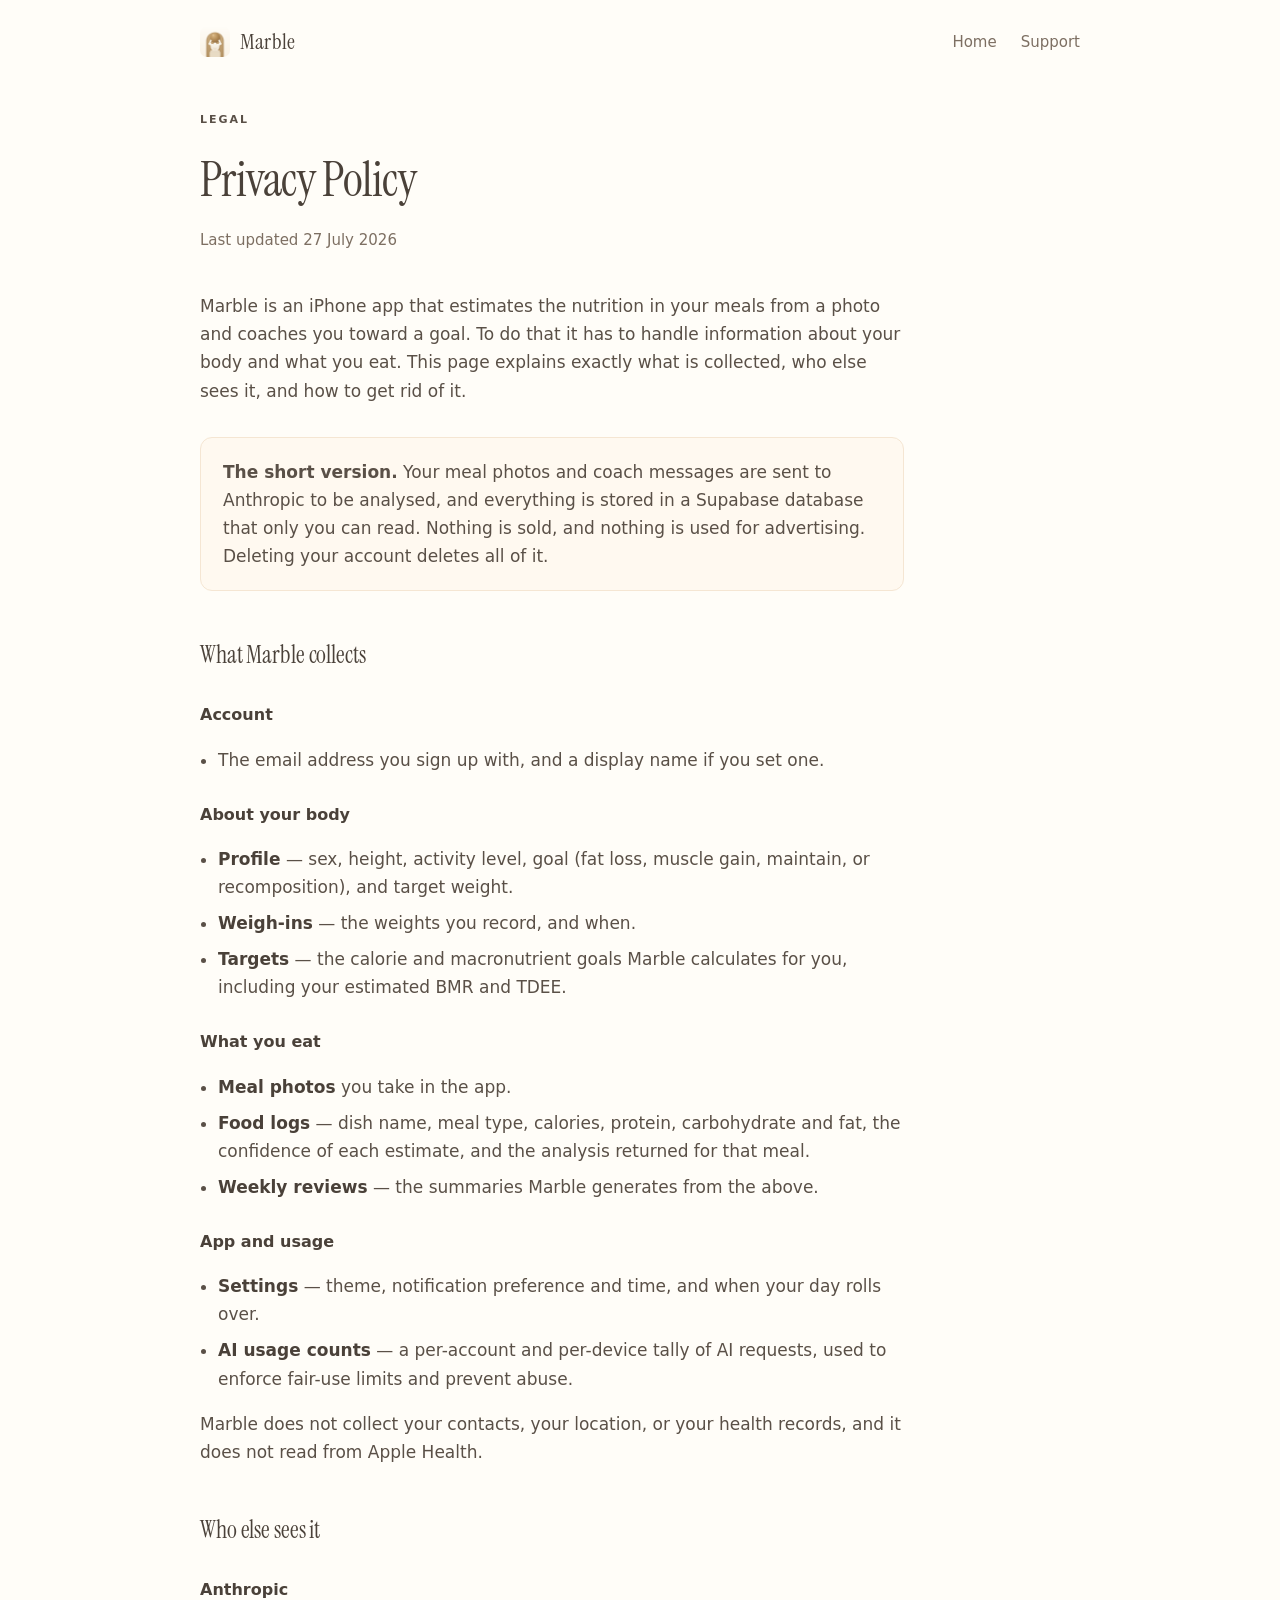
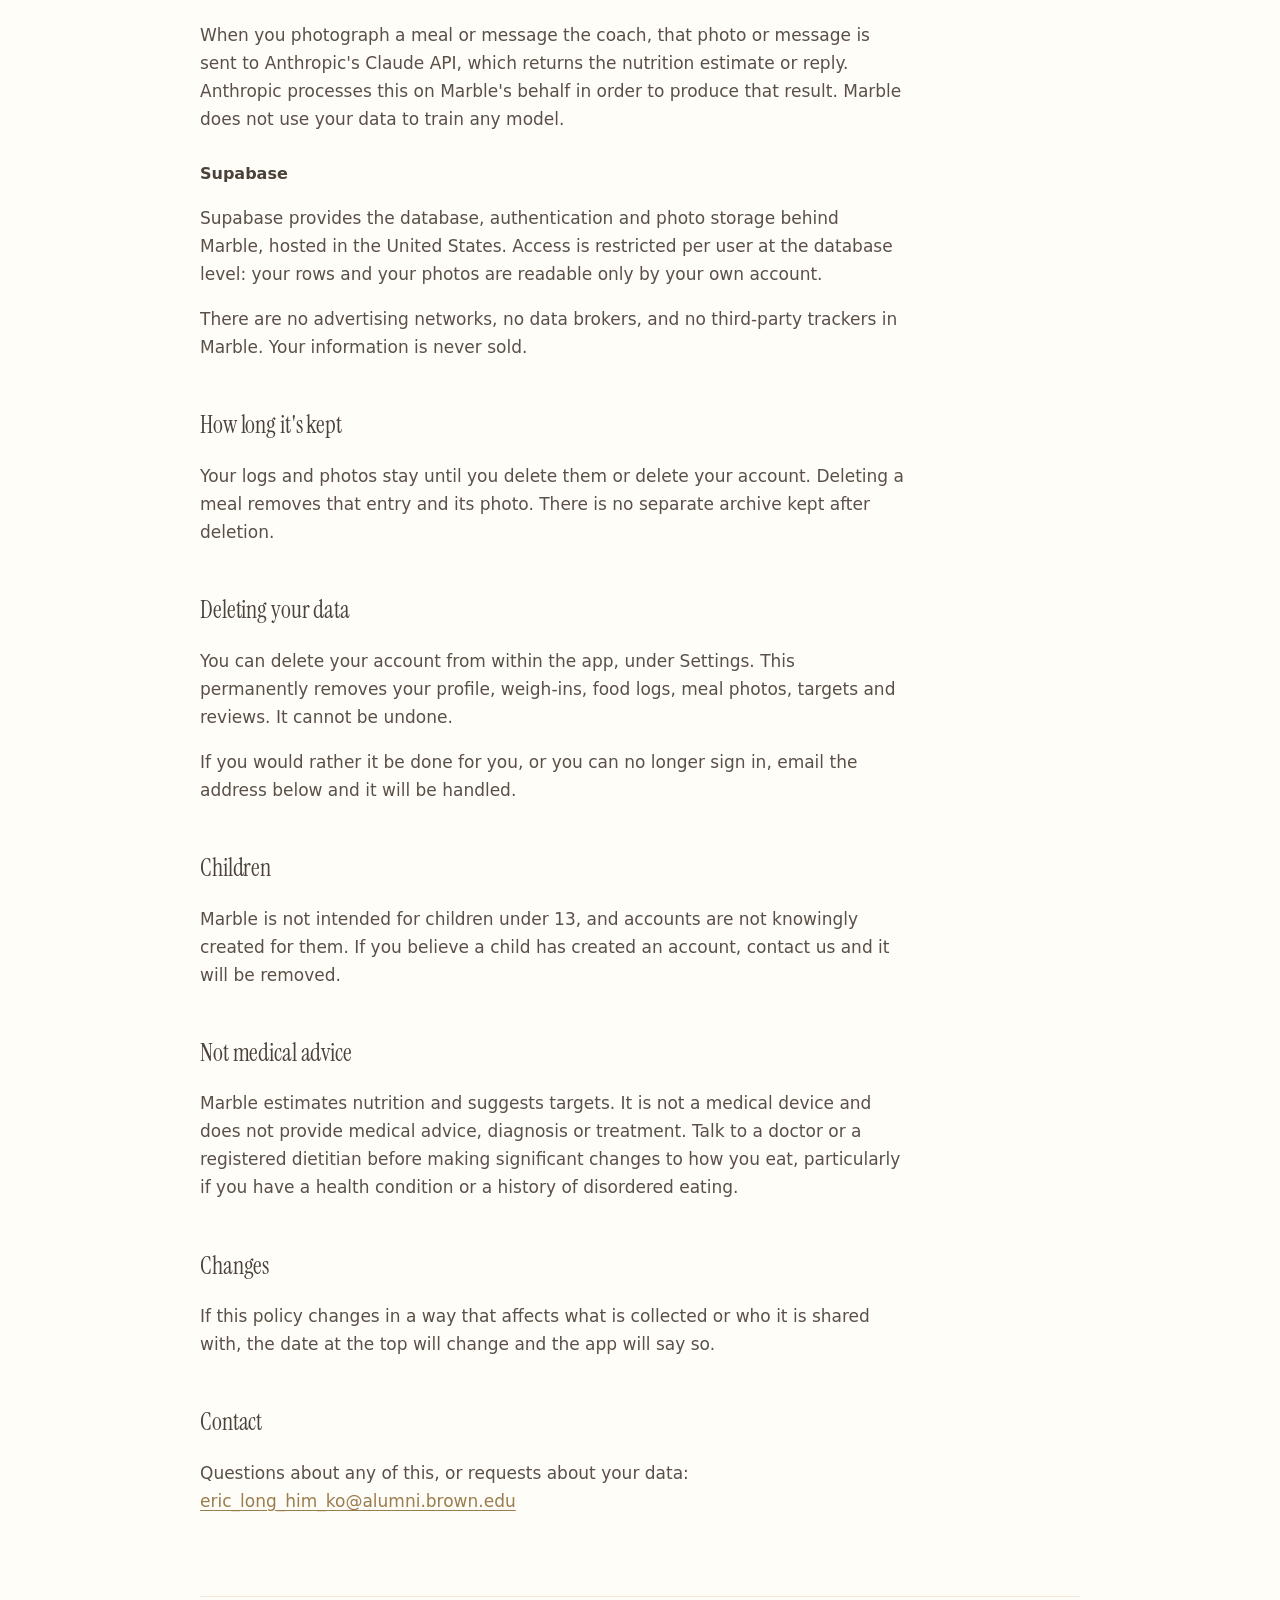
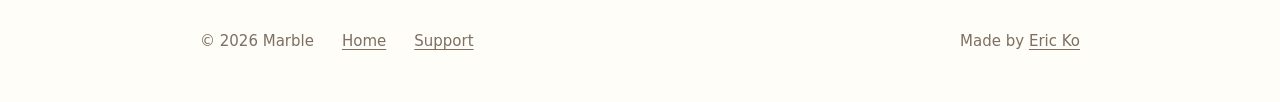
==== privacy/index.html @ eff6e9b4 "Marble marketing site: landing, privacy policy, support Palette and type ported from the app's Butte" ====
<!DOCTYPE html>
<html lang="en">
<head>
<meta charset="UTF-8">
<meta name="viewport" content="width=device-width, initial-scale=1">
<title>Privacy Policy — Marble</title>
<meta name="description" content="What Marble collects, where it goes, and how to delete it.">
<link rel="icon" href="../icon.png">
<link rel="preconnect" href="https://fonts.googleapis.com">
<link rel="preconnect" href="https://fonts.gstatic.com" crossorigin>
<link href="https://fonts.googleapis.com/css2?family=Instrument+Serif:ital@0;1&display=swap" rel="stylesheet">
<link rel="stylesheet" href="../styles.css">
</head>
<body>

<div class="wrap">
  <header class="masthead">
    <img src="../icon.png" alt="">
    <span class="name">Marble</span>
    <nav>
      <a href="../">Home</a>
      <a href="../support/">Support</a>
    </nav>
  </header>

  <main class="doc">
    <p class="label">Legal</p>
    <h1>Privacy Policy</h1>
    <p class="updated">Last updated 27 July 2026</p>

    <p>
      Marble is an iPhone app that estimates the nutrition in your meals from a
      photo and coaches you toward a goal. To do that it has to handle
      information about your body and what you eat. This page explains exactly
      what is collected, who else sees it, and how to get rid of it.
    </p>

    <div class="callout">
      <p><strong>The short version.</strong> Your meal photos and coach messages
      are sent to Anthropic to be analysed, and everything is stored in a
      Supabase database that only you can read. Nothing is sold, and nothing is
      used for advertising. Deleting your account deletes all of it.</p>
    </div>

    <h2>What Marble collects</h2>

    <h3>Account</h3>
    <ul>
      <li>The email address you sign up with, and a display name if you set one.</li>
    </ul>

    <h3>About your body</h3>
    <ul>
      <li><strong>Profile</strong> — sex, height, activity level, goal (fat loss, muscle gain, maintain, or recomposition), and target weight.</li>
      <li><strong>Weigh-ins</strong> — the weights you record, and when.</li>
      <li><strong>Targets</strong> — the calorie and macronutrient goals Marble calculates for you, including your estimated BMR and TDEE.</li>
    </ul>

    <h3>What you eat</h3>
    <ul>
      <li><strong>Meal photos</strong> you take in the app.</li>
      <li><strong>Food logs</strong> — dish name, meal type, calories, protein, carbohydrate and fat, the confidence of each estimate, and the analysis returned for that meal.</li>
      <li><strong>Weekly reviews</strong> — the summaries Marble generates from the above.</li>
    </ul>

    <h3>App and usage</h3>
    <ul>
      <li><strong>Settings</strong> — theme, notification preference and time, and when your day rolls over.</li>
      <li><strong>AI usage counts</strong> — a per-account and per-device tally of AI requests, used to enforce fair-use limits and prevent abuse.</li>
    </ul>

    <p>
      Marble does not collect your contacts, your location, or your health
      records, and it does not read from Apple Health.
    </p>

    <h2>Who else sees it</h2>

    <h3>Anthropic</h3>
    <p>
      When you photograph a meal or message the coach, that photo or message is
      sent to Anthropic's Claude API, which returns the nutrition estimate or
      reply. Anthropic processes this on Marble's behalf in order to produce
      that result. Marble does not use your data to train any model.
    </p>

    <h3>Supabase</h3>
    <p>
      Supabase provides the database, authentication and photo storage behind
      Marble, hosted in the United States. Access is restricted per user at the
      database level: your rows and your photos are readable only by your own
      account.
    </p>

    <p>
      There are no advertising networks, no data brokers, and no third-party
      trackers in Marble. Your information is never sold.
    </p>

    <h2>How long it's kept</h2>
    <p>
      Your logs and photos stay until you delete them or delete your account.
      Deleting a meal removes that entry and its photo. There is no separate
      archive kept after deletion.
    </p>

    <h2>Deleting your data</h2>
    <p>
      You can delete your account from within the app, under Settings. This
      permanently removes your profile, weigh-ins, food logs, meal photos,
      targets and reviews. It cannot be undone.
    </p>
    <p>
      If you would rather it be done for you, or you can no longer sign in,
      email the address below and it will be handled.
    </p>

    <h2>Children</h2>
    <p>
      Marble is not intended for children under 13, and accounts are not
      knowingly created for them. If you believe a child has created an account,
      contact us and it will be removed.
    </p>

    <h2>Not medical advice</h2>
    <p>
      Marble estimates nutrition and suggests targets. It is not a medical
      device and does not provide medical advice, diagnosis or treatment. Talk
      to a doctor or a registered dietitian before making significant changes to
      how you eat, particularly if you have a health condition or a history of
      disordered eating.
    </p>

    <h2>Changes</h2>
    <p>
      If this policy changes in a way that affects what is collected or who it
      is shared with, the date at the top will change and the app will say so.
    </p>

    <h2>Contact</h2>
    <p>
      Questions about any of this, or requests about your data:
      <a href="mailto:eric_long_him_ko@alumni.brown.edu">eric_long_him_ko@alumni.brown.edu</a>
    </p>
  </main>

  <footer class="site-footer">
    <span>© 2026 Marble</span>
    <a href="../">Home</a>
    <a href="../support/">Support</a>
    <span class="spacer">Made by <a href="https://ericko.dev">Eric Ko</a></span>
  </footer>
</div>

</body>
</html>
---- styles.css ----
/* Marble — palette ported from the app's Butter theme (Sources/Theme/Theme.swift)
   so the site and the app read as one product. */

:root {
  --bg: #FFFDF8;
  --card: #FFF9F0;
  --edge: #F5E6D3;
  --tan: #C4A574;
  --tan-deep: #9A7D4E;
  --sage: #7FA086;
  --ink: #4A4139;
  --muted: #7D6F62;

  --measure: 34rem;
  --gutter: clamp(1.25rem, 5vw, 2.5rem);

  --display: "Instrument Serif", "Hoefler Text", Georgia, serif;
  --body: -apple-system, BlinkMacSystemFont, "SF Pro Text", "Segoe UI",
    system-ui, sans-serif;
}

* { box-sizing: border-box; }

html { -webkit-text-size-adjust: 100%; }

body {
  margin: 0;
  background: var(--bg);
  color: var(--ink);
  font-family: var(--body);
  font-size: 1.0625rem;
  line-height: 1.65;
  -webkit-font-smoothing: antialiased;
}

/* Roman inscriptional labels — letterspaced caps, the vernacular of carved stone. */
.label {
  font-size: 0.6875rem;
  letter-spacing: 0.18em;
  text-transform: uppercase;
  color: var(--muted);
  font-weight: 600;
}

a { color: var(--tan-deep); text-underline-offset: 0.2em; }
a:focus-visible,
button:focus-visible {
  outline: 2px solid var(--tan-deep);
  outline-offset: 3px;
  border-radius: 2px;
}

.wrap {
  max-width: 60rem;
  margin: 0 auto;
  padding-inline: var(--gutter);
}

/* ---------- masthead ---------- */

.masthead {
  display: flex;
  align-items: center;
  gap: 0.625rem;
  padding-block: 1.5rem;
}
.masthead img { width: 30px; height: 30px; border-radius: 7px; }
.masthead .name {
  font-family: var(--display);
  font-size: 1.375rem;
  letter-spacing: 0.01em;
}
.masthead nav {
  margin-left: auto;
  display: flex;
  gap: 1.5rem;
  font-size: 0.9375rem;
}
.masthead nav a { color: var(--muted); text-decoration: none; }
.masthead nav a:hover { color: var(--ink); }

/* ---------- hero ---------- */

.hero {
  display: grid;
  grid-template-columns: 1fr;
  gap: 2.5rem;
  align-items: center;
  padding-block: clamp(2rem, 6vw, 4.5rem) clamp(3rem, 8vw, 6rem);
}

@media (min-width: 56rem) {
  .hero { grid-template-columns: 1.15fr 0.85fr; gap: 4rem; }
}

/* The signature: the headline as a carved object. Light falls from the upper
   left, exactly as in the app's statue art, so the type reads as incised
   rather than printed. */
.hero h1 {
  font-family: var(--display);
  font-weight: 400;
  font-size: clamp(2.75rem, 8vw, 4.75rem);
  line-height: 1.02;
  letter-spacing: -0.015em;
  margin: 0.75rem 0 0;
  color: #6E6055;
  text-shadow:
    -1px -1px 0 rgba(74, 65, 57, 0.22),
     1px  1px 0 rgba(255, 255, 255, 0.95);
}
.hero h1 em {
  font-style: italic;
  color: var(--tan-deep);
  text-shadow: none;
}

.hero p.lede {
  max-width: var(--measure);
  font-size: 1.1875rem;
  color: var(--muted);
  margin: 1.5rem 0 0;
}

.hero-art {
  margin: 0;
  justify-self: center;
  max-width: 22rem;
  width: 100%;
  /* The source art runs off its own bottom edge; the rounded crop makes that
     read as a niche rather than a truncation. */
  border-radius: 18px;
  overflow: hidden;
  background: var(--card);
}
.hero-art img { width: 100%; height: auto; display: block; }

.cta-row {
  display: flex;
  flex-wrap: wrap;
  align-items: center;
  gap: 1rem 1.25rem;
  margin-top: 2rem;
}
.cta {
  display: inline-block;
  background: var(--ink);
  color: var(--bg);
  text-decoration: none;
  font-weight: 600;
  font-size: 1rem;
  padding: 0.8125rem 1.75rem;
  border-radius: 999px;
}
.cta:hover { background: #362F29; }
.cta-note { font-size: 0.9375rem; color: var(--muted); }

/* ---------- the sequence ---------- */

.rule {
  border: 0;
  border-top: 1px solid var(--edge);
  margin: 0;
}

.sequence { padding-block: clamp(3rem, 7vw, 5rem); }

.sequence > h2 {
  font-family: var(--display);
  font-weight: 400;
  font-size: clamp(1.875rem, 4vw, 2.5rem);
  margin: 0.5rem 0 0;
  letter-spacing: -0.01em;
}

.steps {
  display: grid;
  gap: 1px;
  background: var(--edge);
  border: 1px solid var(--edge);
  border-radius: 14px;
  overflow: hidden;
  margin-top: 2.5rem;
}
@media (min-width: 48rem) {
  .steps { grid-template-columns: repeat(3, 1fr); }
}

.step {
  background: var(--card);
  padding: 1.75rem 1.5rem 2rem;
}
.step .ord {
  font-family: var(--display);
  font-size: 1.75rem;
  color: var(--tan);
  line-height: 1;
}
.step h3 {
  font-size: 1.0625rem;
  margin: 0.875rem 0 0.5rem;
  letter-spacing: -0.005em;
}
.step p {
  margin: 0;
  color: var(--muted);
  font-size: 0.9688rem;
}

/* ---------- difference ---------- */

.difference { padding-block: clamp(3rem, 7vw, 5rem); }
.difference blockquote {
  margin: 1.5rem 0 0;
  max-width: 44rem;
  font-family: var(--display);
  font-size: clamp(1.5rem, 3.4vw, 2.125rem);
  line-height: 1.3;
  letter-spacing: -0.01em;
}
.difference blockquote span { color: var(--tan-deep); font-style: italic; }
.difference p {
  max-width: var(--measure);
  color: var(--muted);
  margin: 1.5rem 0 0;
}

/* ---------- footer ---------- */

.site-footer {
  border-top: 1px solid var(--edge);
  padding-block: 2rem 3rem;
  display: flex;
  flex-wrap: wrap;
  gap: 0.75rem 1.75rem;
  align-items: center;
  font-size: 0.9375rem;
  color: var(--muted);
}
.site-footer a { color: var(--muted); }
.site-footer .spacer { margin-left: auto; }

/* ---------- document pages (privacy, support) ---------- */

.doc {
  max-width: 44rem;
  padding-block: 1rem 4rem;
}
.doc h1 {
  font-family: var(--display);
  font-weight: 400;
  font-size: clamp(2.25rem, 6vw, 3rem);
  letter-spacing: -0.015em;
  margin: 0.5rem 0 0.5rem;
}
.doc .updated { color: var(--muted); font-size: 0.9375rem; margin: 0 0 2.5rem; }
.doc h2 {
  font-family: var(--display);
  font-weight: 400;
  font-size: 1.5rem;
  letter-spacing: -0.005em;
  margin: 2.75rem 0 0.75rem;
}
.doc h3 {
  font-size: 1rem;
  margin: 1.75rem 0 0.5rem;
}
.doc p, .doc li { color: #5A5047; }
.doc ul { padding-left: 1.125rem; }
.doc li { margin-bottom: 0.5rem; }
.doc li strong { color: var(--ink); }

.callout {
  background: var(--card);
  border: 1px solid var(--edge);
  border-radius: 12px;
  padding: 1.25rem 1.375rem;
  margin: 2rem 0;
}
.callout p { margin: 0; }
.callout p + p { margin-top: 0.75rem; }

@media (prefers-reduced-motion: reduce) {
  * { animation: none !important; transition: none !important; }
}
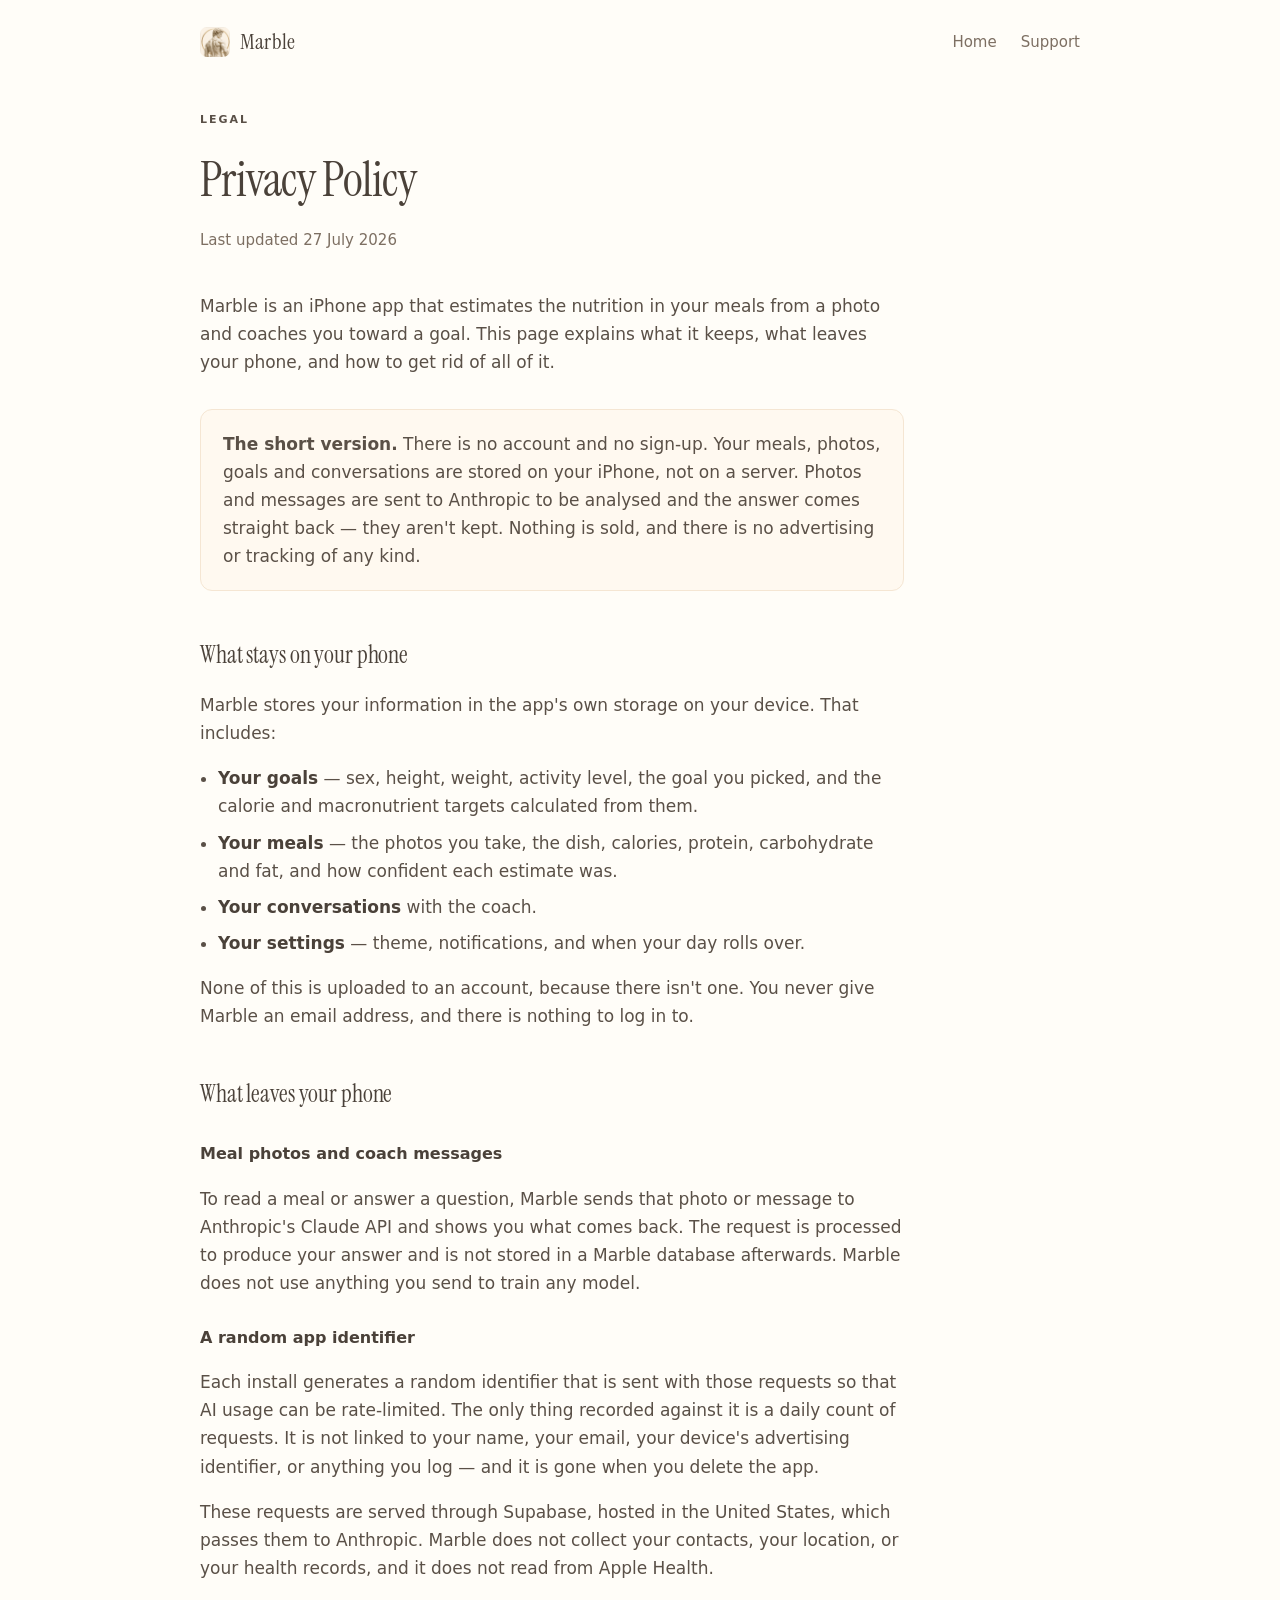
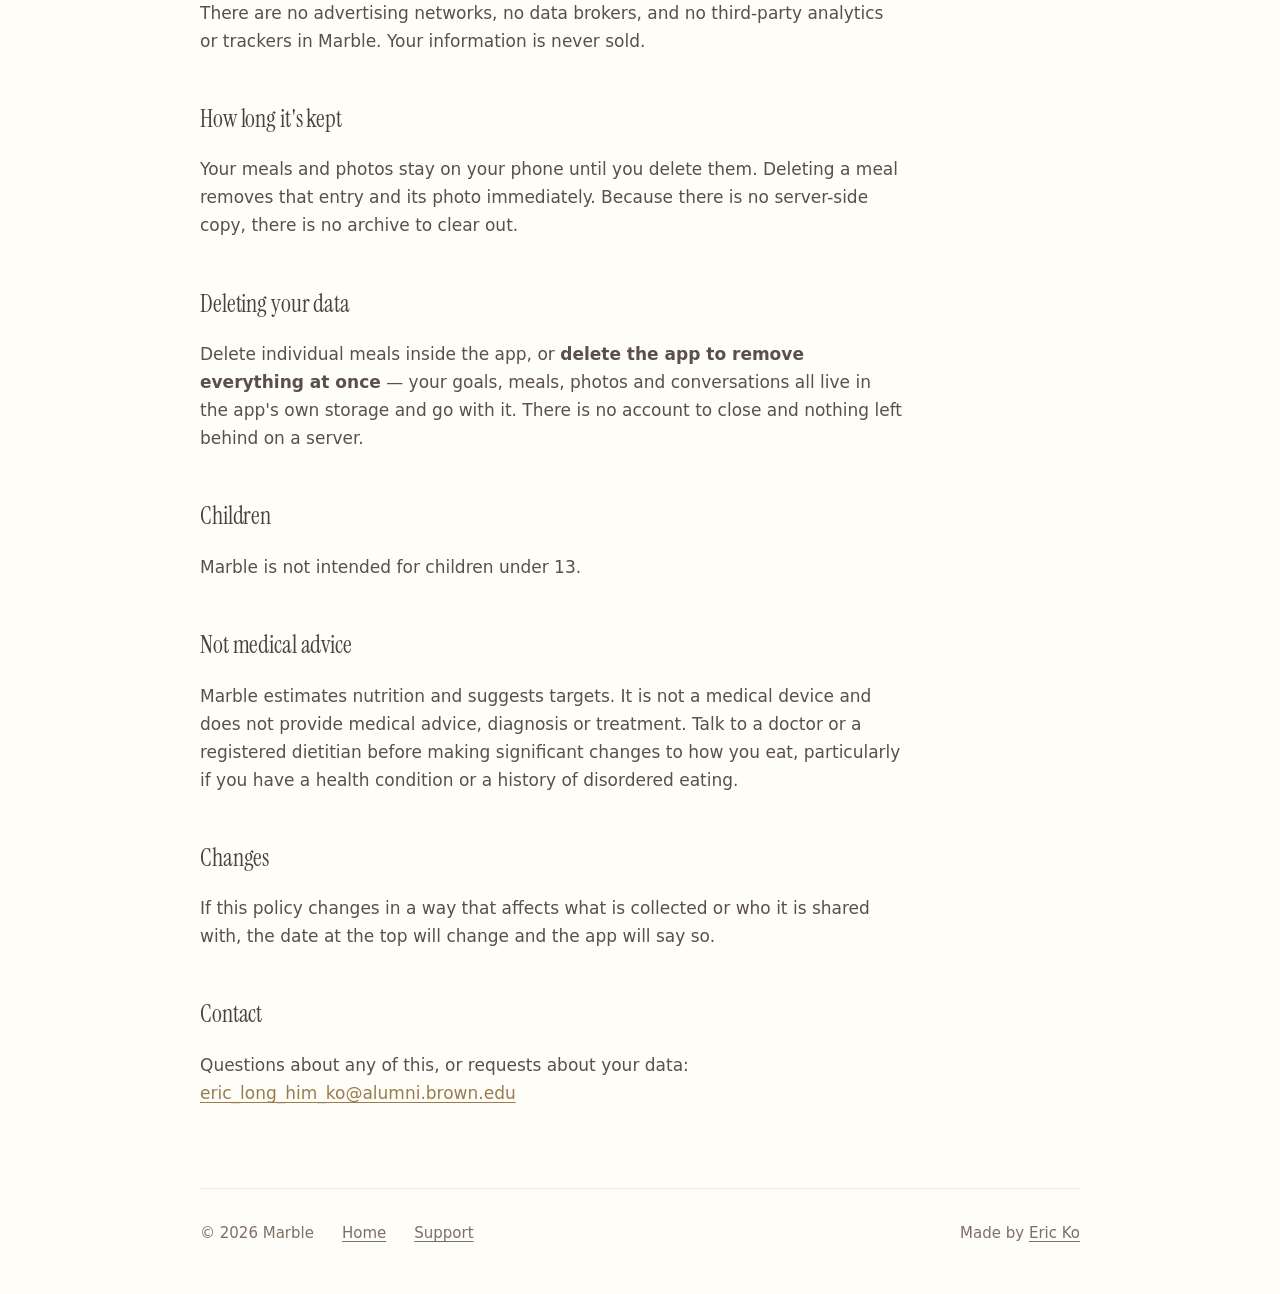
==== commit b5bb4623: "Correct privacy policy: the app is local-first with no account The shipped app persists via SwiftDat" ====
--- a/privacy/index.html
+++ b/privacy/index.html
@@ -30,96 +30,83 @@
 
     <p>
       Marble is an iPhone app that estimates the nutrition in your meals from a
-      photo and coaches you toward a goal. To do that it has to handle
-      information about your body and what you eat. This page explains exactly
-      what is collected, who else sees it, and how to get rid of it.
+      photo and coaches you toward a goal. This page explains what it keeps,
+      what leaves your phone, and how to get rid of all of it.
     </p>
 
     <div class="callout">
-      <p><strong>The short version.</strong> Your meal photos and coach messages
-      are sent to Anthropic to be analysed, and everything is stored in a
-      Supabase database that only you can read. Nothing is sold, and nothing is
-      used for advertising. Deleting your account deletes all of it.</p>
+      <p><strong>The short version.</strong> There is no account and no sign-up.
+      Your meals, photos, goals and conversations are stored on your iPhone, not
+      on a server. Photos and messages are sent to Anthropic to be analysed and
+      the answer comes straight back — they aren't kept. Nothing is sold, and
+      there is no advertising or tracking of any kind.</p>
     </div>
 
-    <h2>What Marble collects</h2>
+    <h2>What stays on your phone</h2>
+    <p>
+      Marble stores your information in the app's own storage on your device.
+      That includes:
+    </p>
+    <ul>
+      <li><strong>Your goals</strong> — sex, height, weight, activity level, the goal you picked, and the calorie and macronutrient targets calculated from them.</li>
+      <li><strong>Your meals</strong> — the photos you take, the dish, calories, protein, carbohydrate and fat, and how confident each estimate was.</li>
+      <li><strong>Your conversations</strong> with the coach.</li>
+      <li><strong>Your settings</strong> — theme, notifications, and when your day rolls over.</li>
+    </ul>
+    <p>
+      None of this is uploaded to an account, because there isn't one. You never
+      give Marble an email address, and there is nothing to log in to.
+    </p>
 
-    <h3>Account</h3>
-    <ul>
-      <li>The email address you sign up with, and a display name if you set one.</li>
-    </ul>
+    <h2>What leaves your phone</h2>
 
-    <h3>About your body</h3>
-    <ul>
-      <li><strong>Profile</strong> — sex, height, activity level, goal (fat loss, muscle gain, maintain, or recomposition), and target weight.</li>
-      <li><strong>Weigh-ins</strong> — the weights you record, and when.</li>
-      <li><strong>Targets</strong> — the calorie and macronutrient goals Marble calculates for you, including your estimated BMR and TDEE.</li>
-    </ul>
+    <h3>Meal photos and coach messages</h3>
+    <p>
+      To read a meal or answer a question, Marble sends that photo or message to
+      Anthropic's Claude API and shows you what comes back. The request is
+      processed to produce your answer and is not stored in a Marble database
+      afterwards. Marble does not use anything you send to train any model.
+    </p>
 
-    <h3>What you eat</h3>
-    <ul>
-      <li><strong>Meal photos</strong> you take in the app.</li>
-      <li><strong>Food logs</strong> — dish name, meal type, calories, protein, carbohydrate and fat, the confidence of each estimate, and the analysis returned for that meal.</li>
-      <li><strong>Weekly reviews</strong> — the summaries Marble generates from the above.</li>
-    </ul>
-
-    <h3>App and usage</h3>
-    <ul>
-      <li><strong>Settings</strong> — theme, notification preference and time, and when your day rolls over.</li>
-      <li><strong>AI usage counts</strong> — a per-account and per-device tally of AI requests, used to enforce fair-use limits and prevent abuse.</li>
-    </ul>
+    <h3>A random app identifier</h3>
+    <p>
+      Each install generates a random identifier that is sent with those
+      requests so that AI usage can be rate-limited. The only thing recorded
+      against it is a daily count of requests. It is not linked to your name,
+      your email, your device's advertising identifier, or anything you log —
+      and it is gone when you delete the app.
+    </p>
 
     <p>
-      Marble does not collect your contacts, your location, or your health
-      records, and it does not read from Apple Health.
-    </p>
-
-    <h2>Who else sees it</h2>
-
-    <h3>Anthropic</h3>
-    <p>
-      When you photograph a meal or message the coach, that photo or message is
-      sent to Anthropic's Claude API, which returns the nutrition estimate or
-      reply. Anthropic processes this on Marble's behalf in order to produce
-      that result. Marble does not use your data to train any model.
-    </p>
-
-    <h3>Supabase</h3>
-    <p>
-      Supabase provides the database, authentication and photo storage behind
-      Marble, hosted in the United States. Access is restricted per user at the
-      database level: your rows and your photos are readable only by your own
-      account.
+      These requests are served through Supabase, hosted in the United States,
+      which passes them to Anthropic. Marble does not collect your contacts,
+      your location, or your health records, and it does not read from Apple
+      Health.
     </p>
 
     <p>
       There are no advertising networks, no data brokers, and no third-party
-      trackers in Marble. Your information is never sold.
+      analytics or trackers in Marble. Your information is never sold.
     </p>
 
     <h2>How long it's kept</h2>
     <p>
-      Your logs and photos stay until you delete them or delete your account.
-      Deleting a meal removes that entry and its photo. There is no separate
-      archive kept after deletion.
+      Your meals and photos stay on your phone until you delete them. Deleting a
+      meal removes that entry and its photo immediately. Because there is no
+      server-side copy, there is no archive to clear out.
     </p>
 
     <h2>Deleting your data</h2>
     <p>
-      You can delete your account from within the app, under Settings. This
-      permanently removes your profile, weigh-ins, food logs, meal photos,
-      targets and reviews. It cannot be undone.
-    </p>
-    <p>
-      If you would rather it be done for you, or you can no longer sign in,
-      email the address below and it will be handled.
+      Delete individual meals inside the app, or <strong>delete the app to
+      remove everything at once</strong> — your goals, meals, photos and
+      conversations all live in the app's own storage and go with it. There is
+      no account to close and nothing left behind on a server.
     </p>
 
     <h2>Children</h2>
     <p>
-      Marble is not intended for children under 13, and accounts are not
-      knowingly created for them. If you believe a child has created an account,
-      contact us and it will be removed.
+      Marble is not intended for children under 13.
     </p>
 
     <h2>Not medical advice</h2>
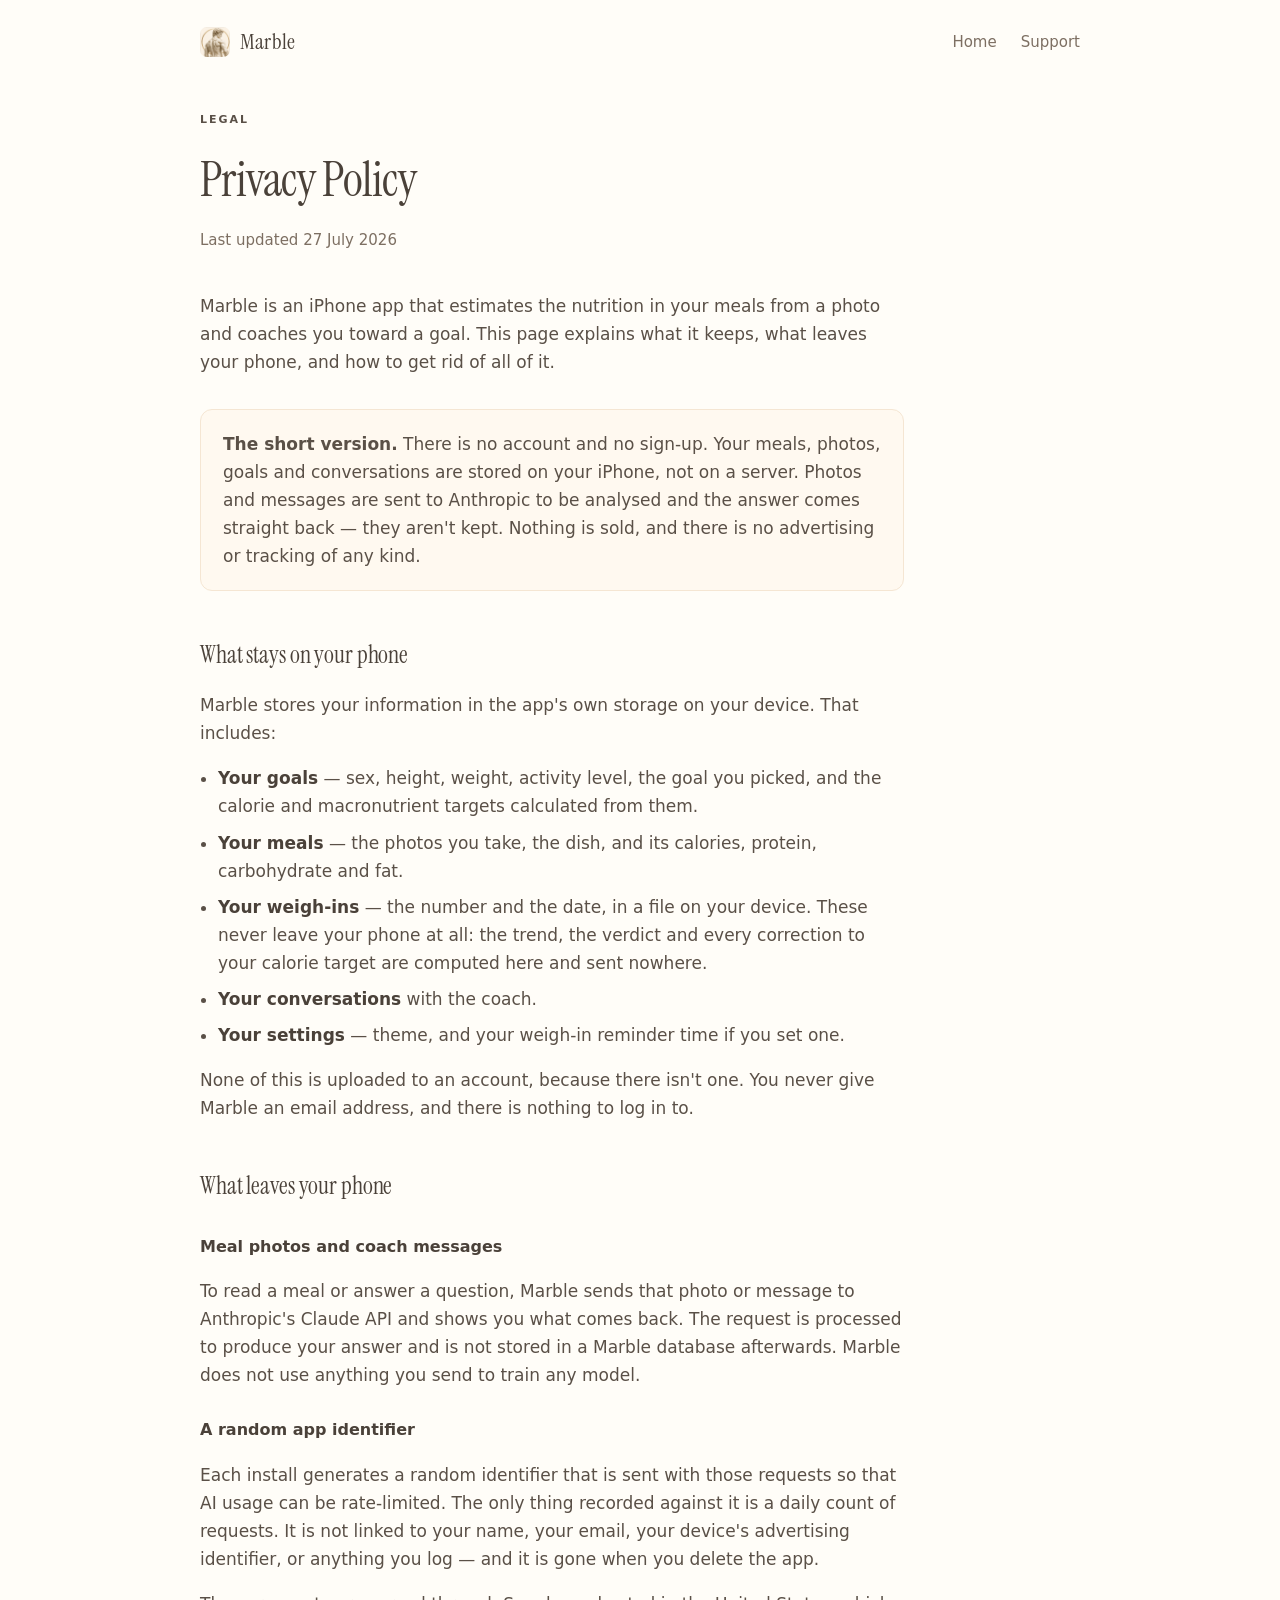
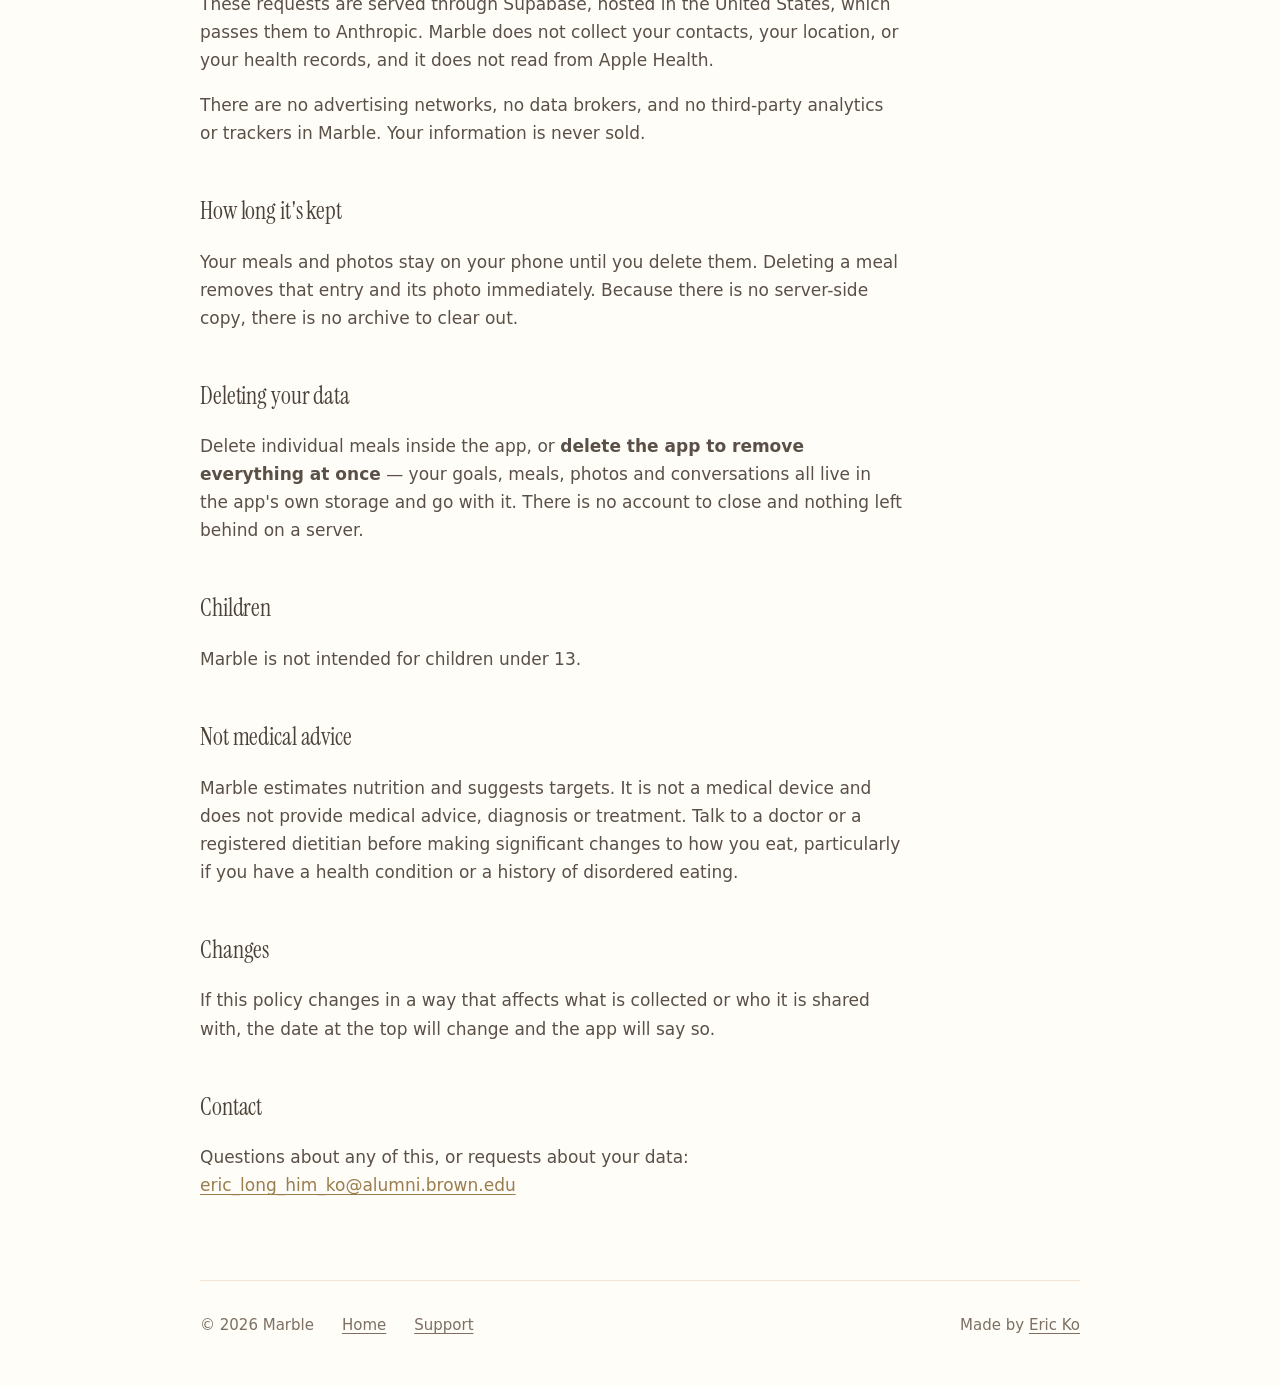
==== commit 0f38d304: "Rewrite the site around what the app actually does The app changed underneath this page. Onboarding " ====
--- a/privacy/index.html
+++ b/privacy/index.html
@@ -5,7 +5,8 @@
 <meta name="viewport" content="width=device-width, initial-scale=1">
 <title>Privacy Policy — Marble</title>
 <meta name="description" content="What Marble collects, where it goes, and how to delete it.">
-<link rel="icon" href="../icon.png">
+<link rel="icon" href="../favicon.ico" sizes="any">
+<link rel="apple-touch-icon" href="../apple-touch-icon.png">
 <link rel="preconnect" href="https://fonts.googleapis.com">
 <link rel="preconnect" href="https://fonts.gstatic.com" crossorigin>
 <link href="https://fonts.googleapis.com/css2?family=Instrument+Serif:ital@0;1&display=swap" rel="stylesheet">
@@ -49,9 +50,10 @@
     </p>
     <ul>
       <li><strong>Your goals</strong> — sex, height, weight, activity level, the goal you picked, and the calorie and macronutrient targets calculated from them.</li>
-      <li><strong>Your meals</strong> — the photos you take, the dish, calories, protein, carbohydrate and fat, and how confident each estimate was.</li>
+      <li><strong>Your meals</strong> — the photos you take, the dish, and its calories, protein, carbohydrate and fat.</li>
+      <li><strong>Your weigh-ins</strong> — the number and the date, in a file on your device. These never leave your phone at all: the trend, the verdict and every correction to your calorie target are computed here and sent nowhere.</li>
       <li><strong>Your conversations</strong> with the coach.</li>
-      <li><strong>Your settings</strong> — theme, notifications, and when your day rolls over.</li>
+      <li><strong>Your settings</strong> — theme, and your weigh-in reminder time if you set one.</li>
     </ul>
     <p>
       None of this is uploaded to an account, because there isn't one. You never
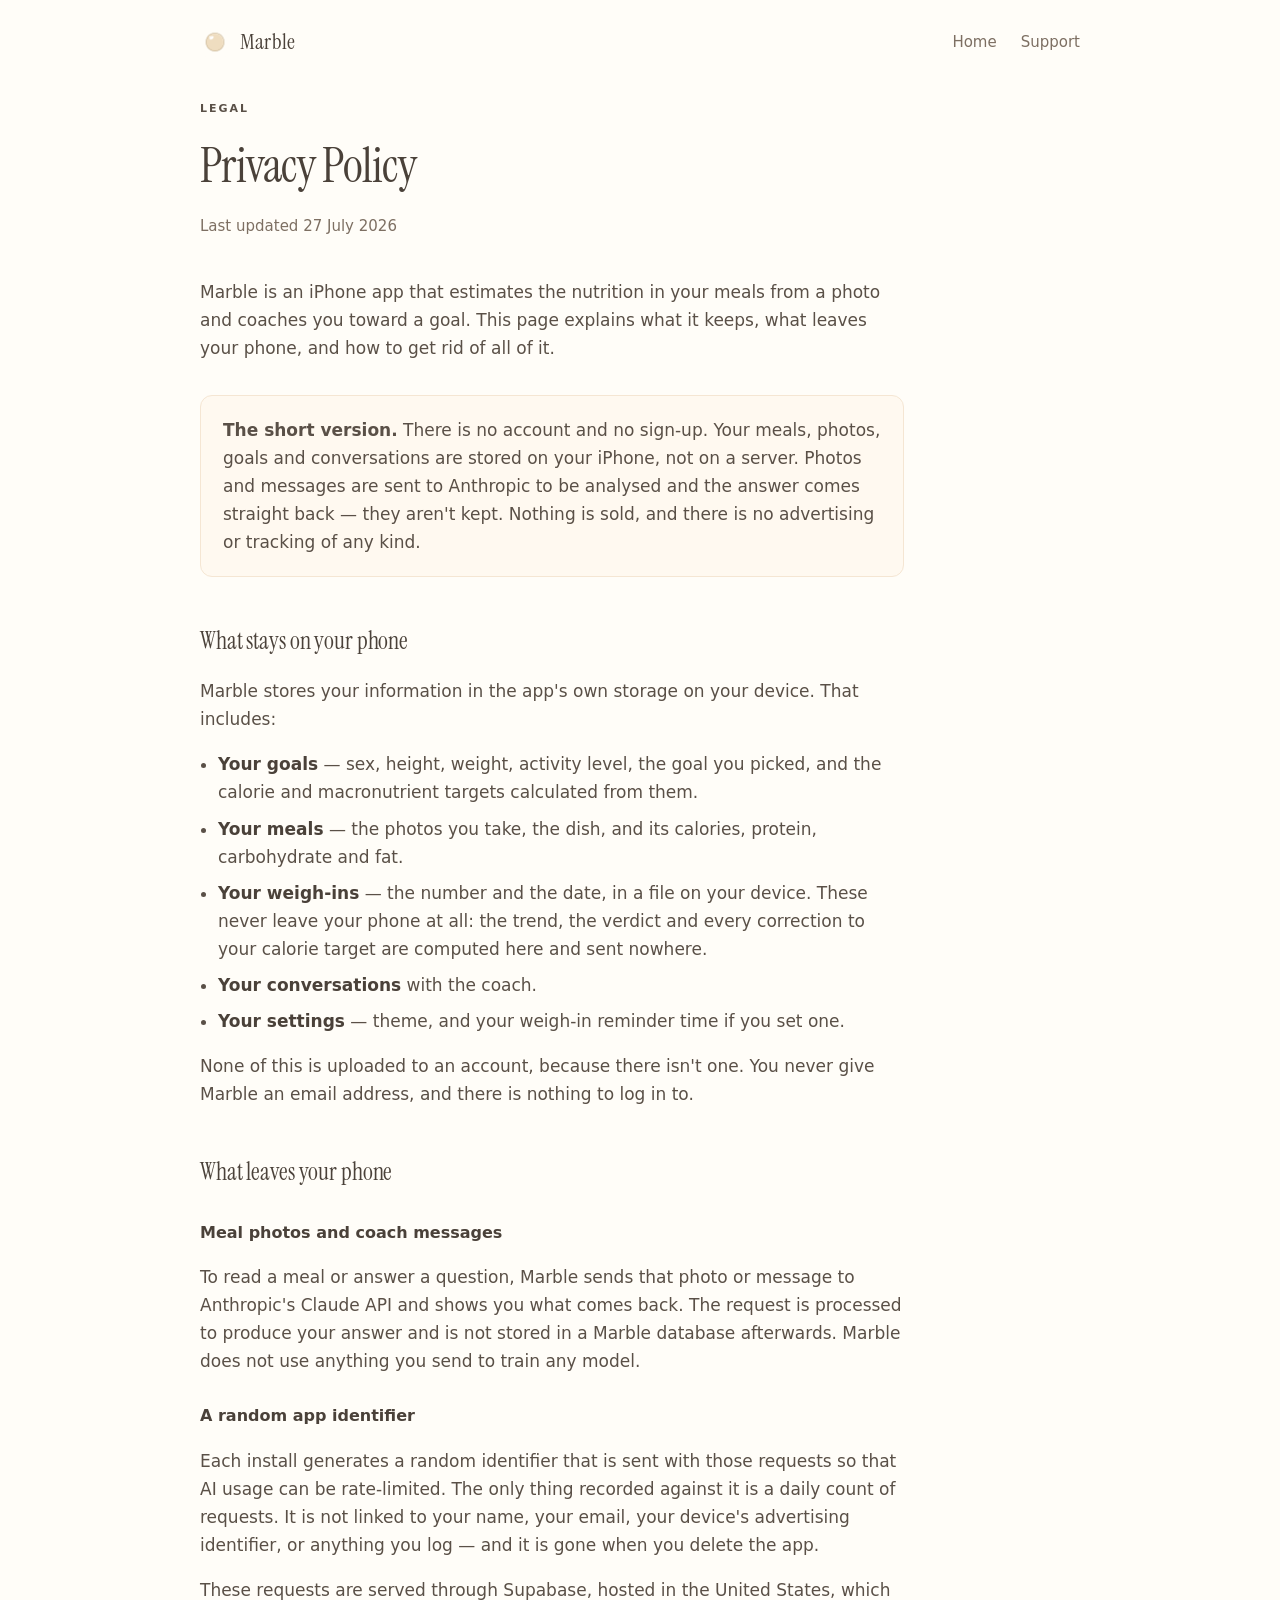
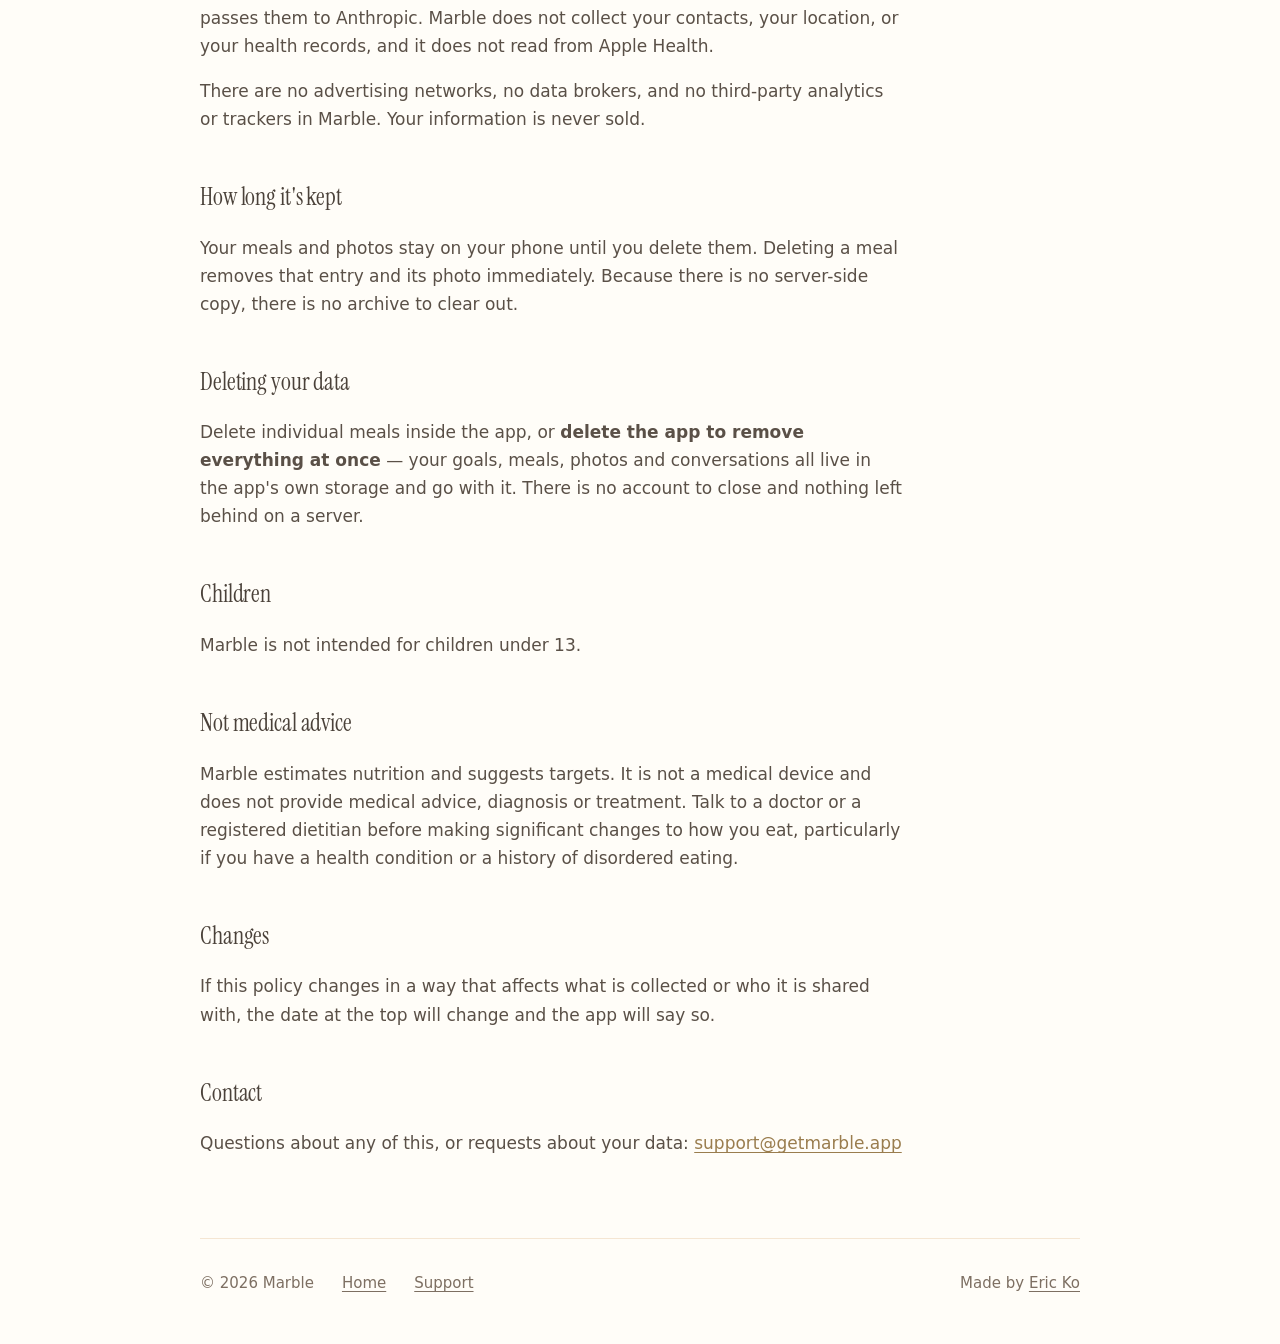
==== commit 1016bd44: "Use support@getmarble.app instead of a personal address The privacy and support pages published a pe" ====
--- a/privacy/index.html
+++ b/privacy/index.html
@@ -129,7 +129,7 @@
     <h2>Contact</h2>
     <p>
       Questions about any of this, or requests about your data:
-      <a href="mailto:eric_long_him_ko@alumni.brown.edu">eric_long_him_ko@alumni.brown.edu</a>
+      <a href="mailto:support@getmarble.app">support@getmarble.app</a>
     </p>
   </main>
 
--- a/styles.css
+++ b/styles.css
@@ -1,15 +1,21 @@
 /* Marble — palette ported from the app's Butter theme (Sources/Theme/Theme.swift)
-   so the site and the app read as one product. */
+   so the site and the app read as one product.
+
+   Everything on this page is drawn in CSS and SVG rather than exported as
+   images: the product screens stay honest because they're built from the same
+   tokens the app uses, and the whole page ships in one request. */
 
 :root {
   --bg: #FFFDF8;
   --card: #FFF9F0;
   --edge: #F5E6D3;
+  --line: #E9D6BC;
   --tan: #C4A574;
   --tan-deep: #9A7D4E;
   --sage: #7FA086;
   --ink: #4A4139;
   --muted: #7D6F62;
+  --grey: #B8A99A;
 
   --measure: 34rem;
   --gutter: clamp(1.25rem, 5vw, 2.5rem);
@@ -17,6 +23,7 @@
   --display: "Instrument Serif", "Hoefler Text", Georgia, serif;
   --body: -apple-system, BlinkMacSystemFont, "SF Pro Text", "Segoe UI",
     system-ui, sans-serif;
+  --mono: ui-monospace, SFMono-Regular, Menlo, monospace;
 }
 
 * { box-sizing: border-box; }
@@ -33,49 +40,42 @@
   -webkit-font-smoothing: antialiased;
 }
 
-/* Roman inscriptional labels — letterspaced caps, the vernacular of carved stone. */
+/* Letterspaced caps — the section label, used everywhere instead of a
+   paragraph of set-up. */
 .label {
   font-size: 0.6875rem;
   letter-spacing: 0.18em;
   text-transform: uppercase;
   color: var(--muted);
   font-weight: 600;
+  margin: 0;
 }
 
 a { color: var(--tan-deep); text-underline-offset: 0.2em; }
 a:focus-visible,
-button:focus-visible {
+button:focus-visible,
+summary:focus-visible,
+input:focus-visible {
   outline: 2px solid var(--tan-deep);
   outline-offset: 3px;
   border-radius: 2px;
 }
 
-.wrap {
-  max-width: 60rem;
-  margin: 0 auto;
-  padding-inline: var(--gutter);
-}
+.vh {
+  position: absolute; width: 1px; height: 1px;
+  overflow: hidden; clip-path: inset(50%); white-space: nowrap;
+}
+
+.wrap { max-width: 60rem; margin: 0 auto; padding-inline: var(--gutter); }
+
+.rule { border: 0; border-top: 1px solid var(--edge); margin: 0; }
 
 /* ---------- masthead ---------- */
 
-.masthead {
-  display: flex;
-  align-items: center;
-  gap: 0.625rem;
-  padding-block: 1.5rem;
-}
+.masthead { display: flex; align-items: center; gap: 0.625rem; padding-block: 1.5rem; }
 .masthead img { width: 30px; height: 30px; border-radius: 7px; }
-.masthead .name {
-  font-family: var(--display);
-  font-size: 1.375rem;
-  letter-spacing: 0.01em;
-}
-.masthead nav {
-  margin-left: auto;
-  display: flex;
-  gap: 1.5rem;
-  font-size: 0.9375rem;
-}
+.masthead .name { font-family: var(--display); font-size: 1.375rem; letter-spacing: 0.01em; }
+.masthead nav { margin-left: auto; display: flex; gap: 1.5rem; font-size: 0.9375rem; }
 .masthead nav a { color: var(--muted); text-decoration: none; }
 .masthead nav a:hover { color: var(--ink); }
 
@@ -88,14 +88,10 @@
   align-items: center;
   padding-block: clamp(2rem, 6vw, 4.5rem) clamp(3rem, 8vw, 6rem);
 }
-
-@media (min-width: 56rem) {
-  .hero { grid-template-columns: 1.15fr 0.85fr; gap: 4rem; }
-}
-
-/* The signature: the headline as a carved object. Light falls from the upper
-   left, exactly as in the app's statue art, so the type reads as incised
-   rather than printed. */
+@media (min-width: 56rem) { .hero { grid-template-columns: 1.15fr 0.85fr; gap: 4rem; } }
+
+/* Light falls from the upper left, the same direction as the highlight on the
+   marble, so the type and the mark agree about where the sun is. */
 .hero h1 {
   font-family: var(--display);
   font-weight: 400;
@@ -108,11 +104,7 @@
     -1px -1px 0 rgba(74, 65, 57, 0.22),
      1px  1px 0 rgba(255, 255, 255, 0.95);
 }
-.hero h1 em {
-  font-style: italic;
-  color: var(--tan-deep);
-  text-shadow: none;
-}
+.hero h1 em { font-style: italic; color: var(--tan-deep); text-shadow: none; }
 
 .hero p.lede {
   max-width: var(--measure);
@@ -124,161 +116,387 @@
 .hero-art {
   margin: 0;
   justify-self: center;
-  max-width: 22rem;
+  max-width: 20rem;
   width: 100%;
-  /* The source art runs off its own bottom edge; the rounded crop makes that
-     read as a niche rather than a truncation. */
-  border-radius: 18px;
-  overflow: hidden;
-  background: var(--card);
-}
-.hero-art img { width: 100%; height: auto; display: block; }
+}
+.hero-art img { width: 100%; height: auto; display: block; animation: bob 7s ease-in-out infinite; }
+
+@keyframes bob { 0%, 100% { transform: translateY(0); } 50% { transform: translateY(-8px); } }
 
 .cta-row {
-  display: flex;
-  flex-wrap: wrap;
-  align-items: center;
-  gap: 1rem 1.25rem;
-  margin-top: 2rem;
+  display: flex; flex-wrap: wrap; align-items: center;
+  gap: 1rem 1.25rem; margin-top: 2rem;
 }
 .cta {
   display: inline-block;
-  background: var(--ink);
-  color: var(--bg);
-  text-decoration: none;
-  font-weight: 600;
-  font-size: 1rem;
-  padding: 0.8125rem 1.75rem;
-  border-radius: 999px;
-}
-.cta:hover { background: #362F29; }
+  background: var(--ink); color: var(--bg);
+  text-decoration: none; font-weight: 600; font-size: 1rem;
+  padding: 0.8125rem 1.75rem; border-radius: 999px;
+  transition: transform 0.15s ease, background 0.15s ease;
+}
+.cta:hover { background: #362F29; transform: translateY(-1px); }
 .cta-note { font-size: 0.9375rem; color: var(--muted); }
 
-/* ---------- the sequence ---------- */
-
-.rule {
-  border: 0;
-  border-top: 1px solid var(--edge);
-  margin: 0;
-}
-
-.sequence { padding-block: clamp(3rem, 7vw, 5rem); }
-
-.sequence > h2 {
+/* ---------- sections ---------- */
+
+.sec { padding-block: clamp(3rem, 7vw, 5rem); }
+.sec > h2 {
   font-family: var(--display);
   font-weight: 400;
-  font-size: clamp(1.875rem, 4vw, 2.5rem);
-  margin: 0.5rem 0 0;
+  font-size: clamp(1.875rem, 4.4vw, 2.75rem);
+  line-height: 1.12;
+  margin: 0.75rem 0 0;
   letter-spacing: -0.01em;
-}
-
-.steps {
-  display: grid;
-  gap: 1px;
-  background: var(--edge);
+  max-width: 20ch;
+}
+
+/* One short line under a heading is the most prose this page allows itself. */
+.fine {
+  margin: 1.5rem 0 0;
+  max-width: var(--measure);
+  color: var(--muted);
+  font-size: 0.9375rem;
+}
+
+.reveal { opacity: 0; transform: translateY(12px); transition: opacity 0.6s ease, transform 0.6s ease; }
+.reveal.in { opacity: 1; transform: none; }
+
+/* ---------- shared chart vocabulary ---------- */
+
+svg .grid line { stroke: var(--line); }
+svg .dots circle { fill: var(--grey); transition: opacity 0.5s ease; }
+svg .rings circle { fill: none; stroke: #D4A574; stroke-width: 2; transition: opacity 0.5s ease; }
+svg .trend {
+  fill: none; stroke: var(--tan); stroke-width: 3.5;
+  stroke-linecap: round; stroke-linejoin: round;
+  transition: stroke-width 0.4s ease, opacity 0.5s ease;
+}
+svg .plan { fill: none; stroke: var(--grey); stroke-width: 2; stroke-dasharray: 5 7; }
+/* Axis and legend labels live in HTML, not in the SVG: text inside a viewBox
+   scales with it, and on a phone these would render at about five pixels. */
+.axis, .legend {
+  display: flex; margin-top: 0.75rem;
+  font-family: var(--mono); font-size: 0.6875rem;
+  letter-spacing: 0.08em; text-transform: uppercase; color: var(--muted);
+}
+.axis { justify-content: space-between; }
+.legend { gap: 1.25rem; }
+.legend .key { display: inline-flex; align-items: center; gap: 0.5rem; }
+.legend .key::before {
+  content: ""; width: 1.5rem; height: 3px; flex: none;
+  border-radius: 2px; background: var(--tan);
+}
+/* A dashed border at this size renders almost solid, so the dash is painted. */
+.legend .plan-key::before {
+  height: 2px;
+  background: repeating-linear-gradient(
+    to right, var(--grey) 0 4px, transparent 4px 8px);
+}
+
+/* ---------- segmented switch ---------- */
+
+.switch {
+  display: inline-flex; flex-wrap: wrap; max-width: 100%;
+  margin-top: 1.75rem;
+  padding: 0.25rem;
+  background: var(--card);
+  border: 1px solid var(--edge);
+  border-radius: 999px;
+}
+.switch button {
+  appearance: none; border: 0; background: transparent; cursor: pointer;
+  font: inherit; font-size: 0.9375rem; font-weight: 600; color: var(--muted);
+  padding: 0.5rem 1.125rem; border-radius: 999px;
+  transition: background 0.2s ease, color 0.2s ease;
+}
+.switch button:hover { color: var(--ink); }
+.switch button[aria-pressed="true"] {
+  background: var(--ink); color: var(--bg);
+}
+
+/* ---------- the 28-day figure ---------- */
+
+.figure {
+  margin: 1.5rem 0 0;
+  background: var(--card);
+  border: 1px solid var(--edge);
+  border-radius: 16px;
+  padding: clamp(1.25rem, 4vw, 2rem);
+}
+.figure svg { display: block; width: 100%; height: auto; overflow: visible; }
+.figure figcaption { margin-top: 1.25rem; color: var(--muted); font-size: 0.9375rem; }
+.figure figcaption b { color: var(--ink); font-weight: 600; }
+
+/* The toggle has to do something in both directions: showing the scale pushes
+   the line back to a ghost, so the dots lead; showing the trend fades the dots
+   out rather than deleting them, so it stays obvious that the line was always
+   the same line and only the noise went away. */
+.figure[data-view="raw"] .trend { opacity: 0.3; }
+.figure[data-view="trend"] .dots circle,
+.figure[data-view="trend"] .rings circle { opacity: 0; }
+.figure[data-view="trend"] .trend { stroke-width: 4.5; }
+
+/* ---------- the correction lab ---------- */
+
+.lab {
+  margin-top: 1.75rem;
+  background: var(--card);
+  border: 1px solid var(--edge);
+  border-radius: 16px;
+  padding: clamp(1.25rem, 4vw, 2rem);
+}
+
+.readout {
+  display: flex; flex-wrap: wrap; align-items: flex-end;
+  justify-content: space-between; gap: 1.25rem 2rem;
+}
+
+.kpi { display: flex; align-items: baseline; flex-wrap: wrap; gap: 0.5rem 0.625rem; }
+.kpi-n {
+  font-size: clamp(2.5rem, 7vw, 3.5rem); font-weight: 700;
+  letter-spacing: -0.03em; line-height: 1;
+  font-variant-numeric: tabular-nums;
+  transition: color 0.4s ease;
+}
+.kpi-n.moved { color: var(--tan-deep); }
+.kpi-u { color: var(--muted); font-size: 0.9375rem; }
+
+.badge {
+  font-size: 0.6875rem; letter-spacing: 0.14em; text-transform: uppercase;
+  font-weight: 700; padding: 0.25rem 0.625rem; border-radius: 999px;
+  border: 1px solid var(--line); color: var(--muted); background: var(--bg);
+  transition: background 0.4s ease, color 0.4s ease, border-color 0.4s ease;
+}
+.badge[data-state="meas"] {
+  background: var(--sage); border-color: var(--sage); color: #fff;
+}
+
+.stats { display: flex; gap: 1.5rem 2rem; flex-wrap: wrap; margin: 0; }
+.stats dt {
+  font-size: 0.6875rem; letter-spacing: 0.14em; text-transform: uppercase;
+  color: var(--muted); font-weight: 600;
+}
+.stats dd {
+  margin: 0.125rem 0 0; font-weight: 600;
+  font-variant-numeric: tabular-nums;
+}
+
+.lab-chart { display: block; width: 100%; height: auto; margin-top: 1.5rem; overflow: visible; }
+.lab-chart .dots circle { transition: none; }
+
+.scrub { display: block; margin-top: 0.75rem; }
+.scrub input {
+  appearance: none; -webkit-appearance: none;
+  width: 100%; background: transparent; cursor: grab; margin: 0;
+}
+.scrub input:active { cursor: grabbing; }
+.scrub input::-webkit-slider-runnable-track {
+  height: 4px; border-radius: 2px; background: var(--line);
+}
+.scrub input::-moz-range-track { height: 4px; border-radius: 2px; background: var(--line); }
+.scrub input::-webkit-slider-thumb {
+  -webkit-appearance: none;
+  width: 22px; height: 22px; margin-top: -9px;
+  border-radius: 50%; background: var(--tan);
+  border: 3px solid var(--bg);
+  box-shadow: 0 2px 8px -1px rgba(74, 65, 57, 0.45);
+}
+.scrub input::-moz-range-thumb {
+  width: 22px; height: 22px; border-radius: 50%; background: var(--tan);
+  border: 3px solid var(--bg); box-shadow: 0 2px 8px -1px rgba(74, 65, 57, 0.45);
+}
+
+.lab-note {
+  margin: 1.25rem 0 0; color: var(--muted);
+  font-size: 0.9375rem; min-height: 3.1em;
+}
+
+/* ---------- the screens ---------- */
+
+.tabs {
+  display: inline-flex; flex-wrap: wrap; max-width: 100%;
+  margin-top: 1.75rem; padding: 0.25rem;
+  background: var(--card); border: 1px solid var(--edge); border-radius: 999px;
+}
+.tabs button {
+  appearance: none; border: 0; background: transparent; cursor: pointer;
+  font: inherit; font-size: 0.9375rem; font-weight: 600; color: var(--muted);
+  padding: 0.5rem 1.25rem; border-radius: 999px;
+  transition: background 0.2s ease, color 0.2s ease;
+}
+.tabs button:hover { color: var(--ink); }
+.tabs button[aria-selected="true"] { background: var(--ink); color: var(--bg); }
+
+.stage { display: flex; justify-content: center; margin-top: 2.5rem; }
+.pane[hidden] { display: none; }
+.pane { width: 100%; max-width: 18rem; animation: rise 0.35s ease both; }
+@keyframes rise { from { opacity: 0; transform: translateY(10px); } }
+
+.stage-cap {
+  margin: 1.5rem auto 0; max-width: 30rem; text-align: center;
+  color: var(--muted); font-size: 0.9375rem;
+}
+
+.screen {
+  position: relative;
+  aspect-ratio: 272 / 560;
+  background: var(--bg);
+  border: 1px solid var(--edge);
+  border-radius: 26px;
+  box-shadow: 0 22px 48px -24px rgba(74, 65, 57, 0.5);
+  padding: 1.75rem 1rem 1rem;
+  display: flex; flex-direction: column; overflow: hidden;
+  font-size: 0.625rem; line-height: 1.45;
+}
+.screen::before {
+  content: "";
+  position: absolute; top: 0.5rem; left: 50%; transform: translateX(-50%);
+  width: 3.75rem; height: 0.9rem;
+  background: var(--ink); opacity: 0.85; border-radius: 0.5rem;
+}
+.screen .cap {
+  font-size: 0.5rem; letter-spacing: 0.16em; text-transform: uppercase;
+  color: var(--muted); font-weight: 600;
+}
+.screen .big {
+  font-size: 2rem; font-weight: 700; letter-spacing: -0.03em;
+  font-variant-numeric: tabular-nums; line-height: 1;
+}
+.screen .row { display: flex; align-items: center; gap: 0.5rem; }
+.screen .sb { justify-content: space-between; }
+.screen .dim { color: var(--muted); }
+.screen .sep { height: 1px; background: var(--line); margin-block: 0.75rem; }
+.screen .track { height: 5px; border-radius: 3px; background: #EFE0CA; overflow: hidden; }
+.screen .track i { display: block; height: 100%; background: var(--tan); }
+.screen .meal { display: flex; align-items: center; gap: 0.5rem; padding-block: 0.4rem;
+                border-bottom: 1px solid var(--line); }
+.screen .meal:last-child { border-bottom: 0; }
+.screen .thumb { width: 1.4rem; height: 1.4rem; border-radius: 0.35rem;
+                 background: var(--edge); flex: none; }
+.screen .push { flex: 1; }
+.screen .pill {
+  background: var(--tan); color: #fff; border-radius: 0.6rem;
+  padding: 0.55rem; text-align: center; font-weight: 700; font-size: 0.5625rem;
+}
+.screen .bubble {
+  background: var(--card); border: 1px solid var(--line); border-radius: 0.7rem;
+  padding: 0.5rem 0.6rem; margin-top: 0.4rem; max-width: 92%;
+}
+.screen .bubble.me { background: var(--tan); color: #fff; border: 0; margin-left: auto; }
+.screen svg { display: block; width: 100%; height: auto; }
+.screen svg .trend { stroke-width: 2.4; }
+
+/* ---------- the receipt ---------- */
+
+.receipt {
+  margin: 1.75rem 0 0;
+  max-width: 27rem;
+  background: var(--card);
   border: 1px solid var(--edge);
   border-radius: 14px;
-  overflow: hidden;
-  margin-top: 2.5rem;
-}
-@media (min-width: 48rem) {
-  .steps { grid-template-columns: repeat(3, 1fr); }
-}
-
-.step {
-  background: var(--card);
-  padding: 1.75rem 1.5rem 2rem;
-}
-.step .ord {
-  font-family: var(--display);
-  font-size: 1.75rem;
-  color: var(--tan);
-  line-height: 1;
-}
-.step h3 {
-  font-size: 1.0625rem;
-  margin: 0.875rem 0 0.5rem;
-  letter-spacing: -0.005em;
-}
-.step p {
-  margin: 0;
-  color: var(--muted);
-  font-size: 0.9688rem;
-}
-
-/* ---------- difference ---------- */
-
-.difference { padding-block: clamp(3rem, 7vw, 5rem); }
-.difference blockquote {
-  margin: 1.5rem 0 0;
-  max-width: 44rem;
-  font-family: var(--display);
-  font-size: clamp(1.5rem, 3.4vw, 2.125rem);
-  line-height: 1.3;
-  letter-spacing: -0.01em;
-}
-.difference blockquote span { color: var(--tan-deep); font-style: italic; }
-.difference p {
-  max-width: var(--measure);
-  color: var(--muted);
-  margin: 1.5rem 0 0;
-}
+  padding: 1.25rem 1.5rem;
+  font-variant-numeric: tabular-nums;
+}
+.receipt div { display: flex; justify-content: space-between; padding-block: 0.4rem; }
+.receipt .soft { color: var(--muted); font-size: 0.9375rem; }
+.receipt .lit {
+  background: rgba(212, 165, 116, 0.22); border-radius: 5px;
+  margin-inline: -0.4rem; padding-inline: 0.4rem; color: var(--ink);
+}
+.receipt .tot { border-top: 1px solid var(--edge); margin-top: 0.4rem;
+                padding-top: 0.7rem; font-weight: 700; }
+.receipt figcaption {
+  margin-top: 1.125rem; padding-top: 1rem; border-top: 1px solid var(--edge);
+  color: var(--muted); font-size: 0.875rem; line-height: 1.55;
+}
+
+/* ---------- chips ---------- */
+
+.chips {
+  list-style: none; margin: 2rem 0 0; padding: 0;
+  display: flex; flex-wrap: wrap; gap: 0.625rem;
+}
+.chips li {
+  border: 1px solid var(--edge); background: var(--card);
+  border-radius: 999px; padding: 0.5rem 1rem;
+  font-size: 0.9375rem; font-weight: 600;
+}
+.chips li::before { content: "✓ "; color: var(--sage); }
+
+/* ---------- FAQ ---------- */
+
+.faq { margin-top: 2rem; border-top: 1px solid var(--edge); }
+.faq details { border-bottom: 1px solid var(--edge); }
+.faq summary {
+  cursor: pointer; padding-block: 1.125rem; font-weight: 600;
+  list-style: none; display: flex; align-items: center; gap: 1rem;
+}
+.faq summary::-webkit-details-marker { display: none; }
+.faq summary::after {
+  content: "+"; margin-left: auto; color: var(--tan-deep);
+  font-size: 1.25rem; line-height: 1; font-weight: 400;
+}
+.faq details[open] summary::after { content: "−"; }
+.faq details p { margin: 0 0 1.25rem; color: var(--muted); max-width: 46rem; }
+
+/* ---------- closing call to action ---------- */
+
+.closer {
+  text-align: center;
+  padding-block: clamp(3.5rem, 8vw, 5.5rem);
+  border-top: 1px solid var(--edge);
+}
+.closer h2 {
+  font-family: var(--display); font-weight: 400;
+  font-size: clamp(2rem, 5vw, 3rem); line-height: 1.12;
+  margin: 0; letter-spacing: -0.01em;
+}
+.closer p { color: var(--muted); margin: 1rem auto 0; max-width: 34rem; }
+.closer .cta-row { justify-content: center; }
 
 /* ---------- footer ---------- */
 
 .site-footer {
   border-top: 1px solid var(--edge);
   padding-block: 2rem 3rem;
-  display: flex;
-  flex-wrap: wrap;
-  gap: 0.75rem 1.75rem;
-  align-items: center;
-  font-size: 0.9375rem;
-  color: var(--muted);
+  display: flex; flex-wrap: wrap; gap: 0.75rem 1.75rem; align-items: center;
+  font-size: 0.9375rem; color: var(--muted);
 }
 .site-footer a { color: var(--muted); }
 .site-footer .spacer { margin-left: auto; }
 
 /* ---------- document pages (privacy, support) ---------- */
 
-.doc {
-  max-width: 44rem;
-  padding-block: 1rem 4rem;
-}
+.doc { max-width: 44rem; padding-block: 1rem 4rem; }
 .doc h1 {
-  font-family: var(--display);
-  font-weight: 400;
+  font-family: var(--display); font-weight: 400;
   font-size: clamp(2.25rem, 6vw, 3rem);
-  letter-spacing: -0.015em;
-  margin: 0.5rem 0 0.5rem;
+  letter-spacing: -0.015em; margin: 0.5rem 0 0.5rem;
 }
 .doc .updated { color: var(--muted); font-size: 0.9375rem; margin: 0 0 2.5rem; }
 .doc h2 {
-  font-family: var(--display);
-  font-weight: 400;
-  font-size: 1.5rem;
-  letter-spacing: -0.005em;
-  margin: 2.75rem 0 0.75rem;
-}
-.doc h3 {
-  font-size: 1rem;
-  margin: 1.75rem 0 0.5rem;
-}
+  font-family: var(--display); font-weight: 400; font-size: 1.5rem;
+  letter-spacing: -0.005em; margin: 2.75rem 0 0.75rem;
+}
+.doc h3 { font-size: 1rem; margin: 1.75rem 0 0.5rem; }
 .doc p, .doc li { color: #5A5047; }
 .doc ul { padding-left: 1.125rem; }
 .doc li { margin-bottom: 0.5rem; }
 .doc li strong { color: var(--ink); }
 
 .callout {
-  background: var(--card);
-  border: 1px solid var(--edge);
-  border-radius: 12px;
-  padding: 1.25rem 1.375rem;
-  margin: 2rem 0;
+  background: var(--card); border: 1px solid var(--edge);
+  border-radius: 12px; padding: 1.25rem 1.375rem; margin: 2rem 0;
 }
 .callout p { margin: 0; }
 .callout p + p { margin-top: 0.75rem; }
 
+/* Motion is decoration here — every state the animations reach is also
+   reachable by tapping, so switching them off costs nothing. */
 @media (prefers-reduced-motion: reduce) {
-  * { animation: none !important; transition: none !important; }
-}
+  *, *::before, *::after {
+    animation: none !important;
+    transition: none !important;
+  }
+  .reveal { opacity: 1; transform: none; }
+}
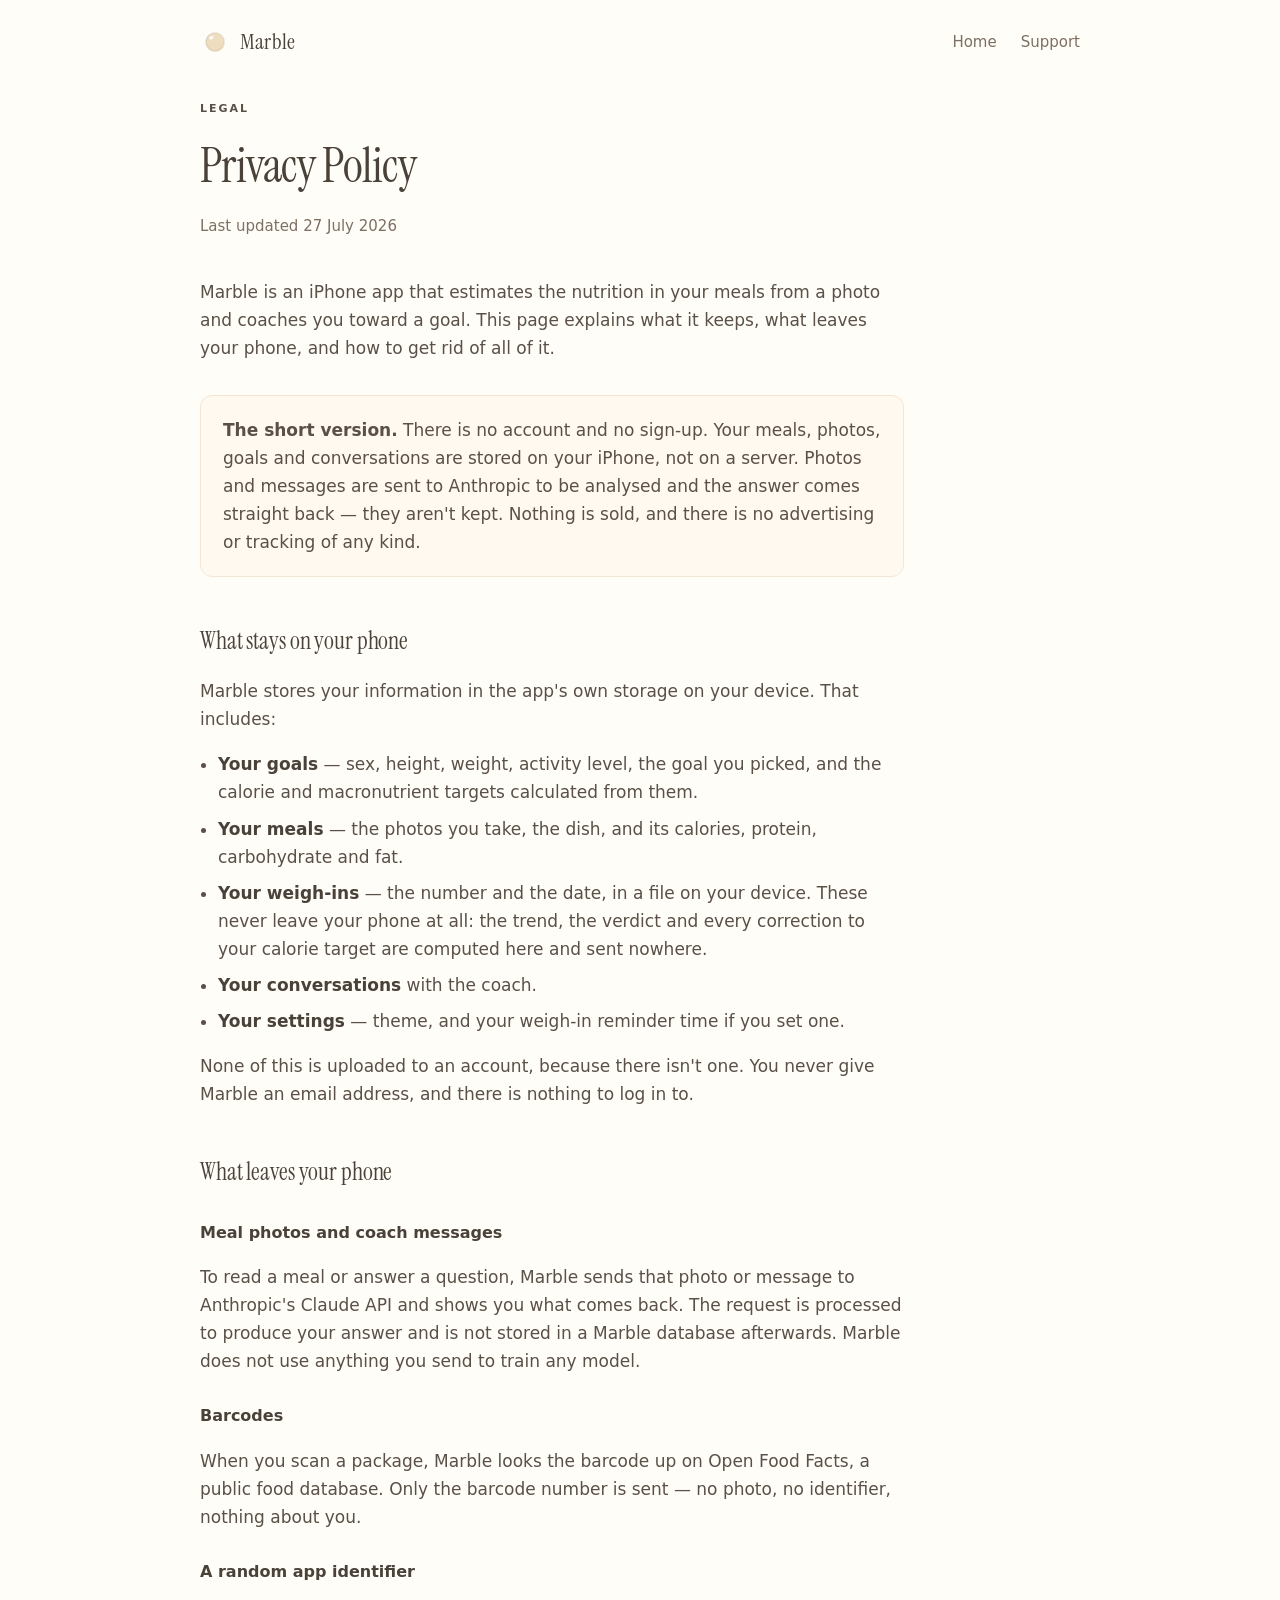
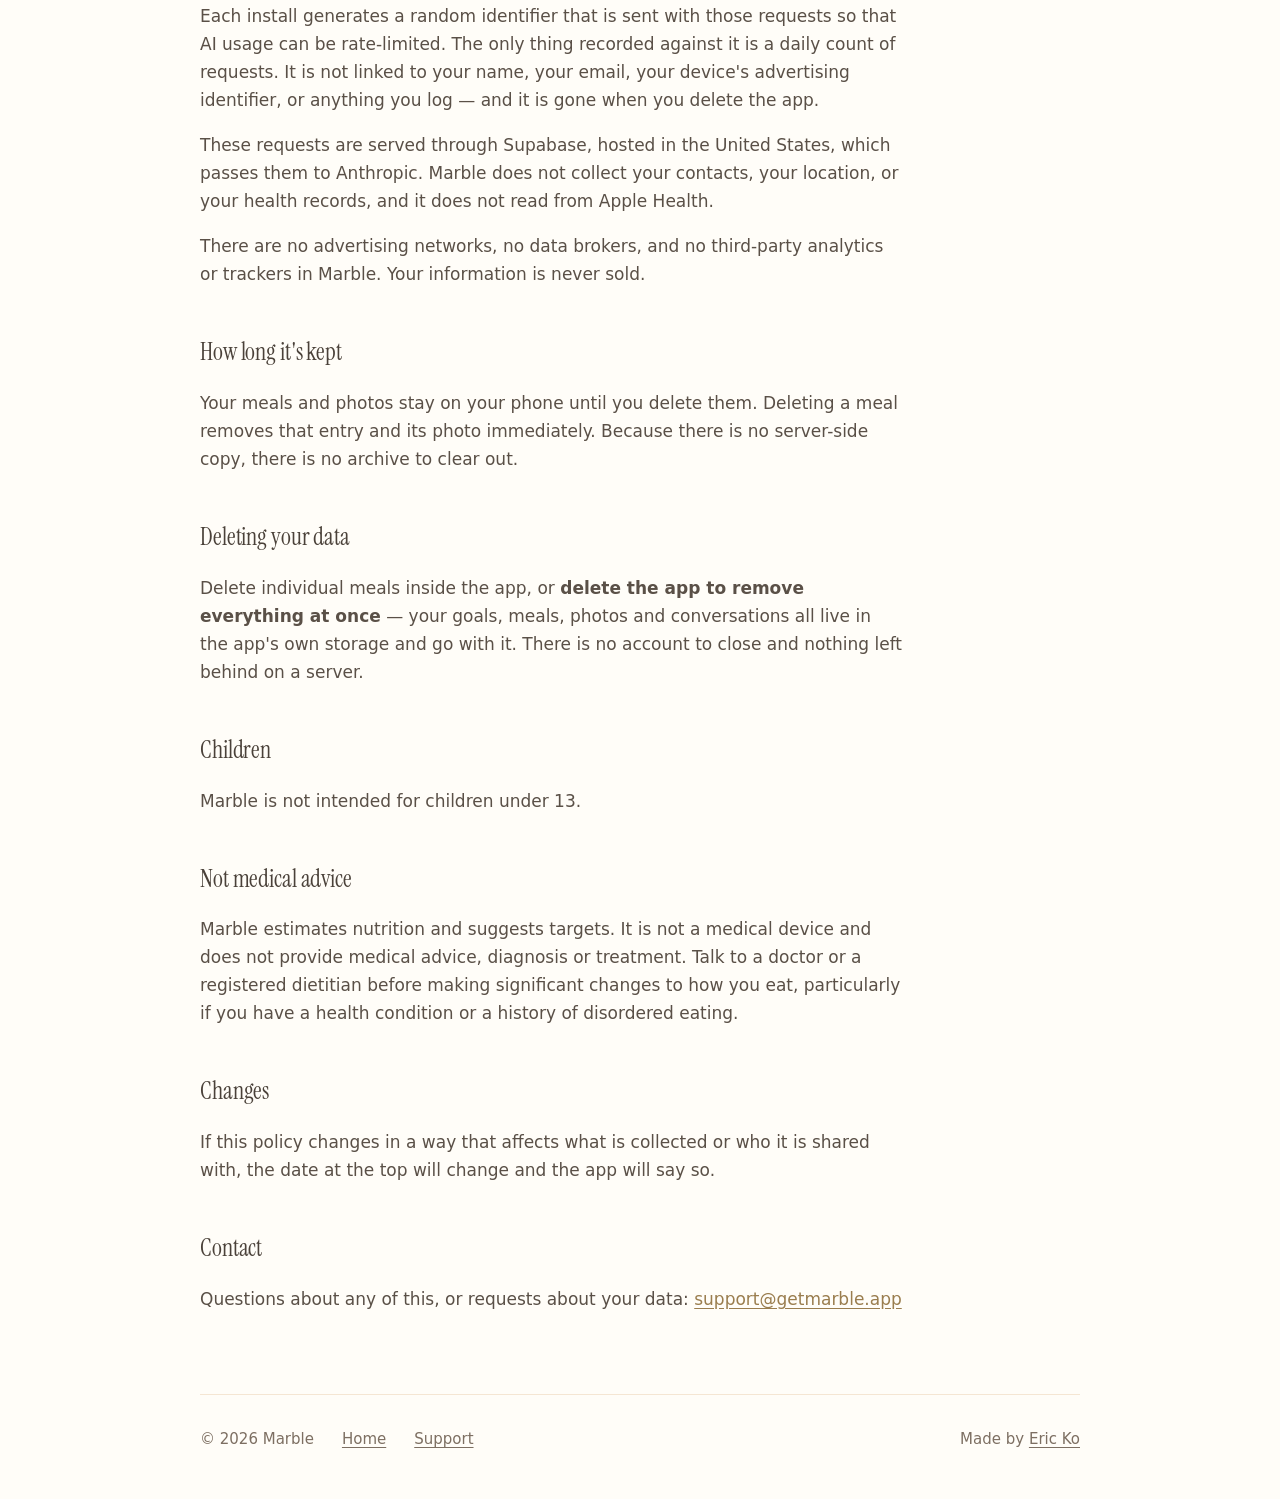
==== commit 195f61eb: "Pricing FAQ for the free tier, and barcodes on the privacy page — hold until 1.1 ships" ====
--- a/privacy/index.html
+++ b/privacy/index.html
@@ -68,6 +68,13 @@
       Anthropic's Claude API and shows you what comes back. The request is
       processed to produce your answer and is not stored in a Marble database
       afterwards. Marble does not use anything you send to train any model.
+    </p>
+
+    <h3>Barcodes</h3>
+    <p>
+      When you scan a package, Marble looks the barcode up on Open Food Facts,
+      a public food database. Only the barcode number is sent — no photo, no
+      identifier, nothing about you.
     </p>
 
     <h3>A random app identifier</h3>
